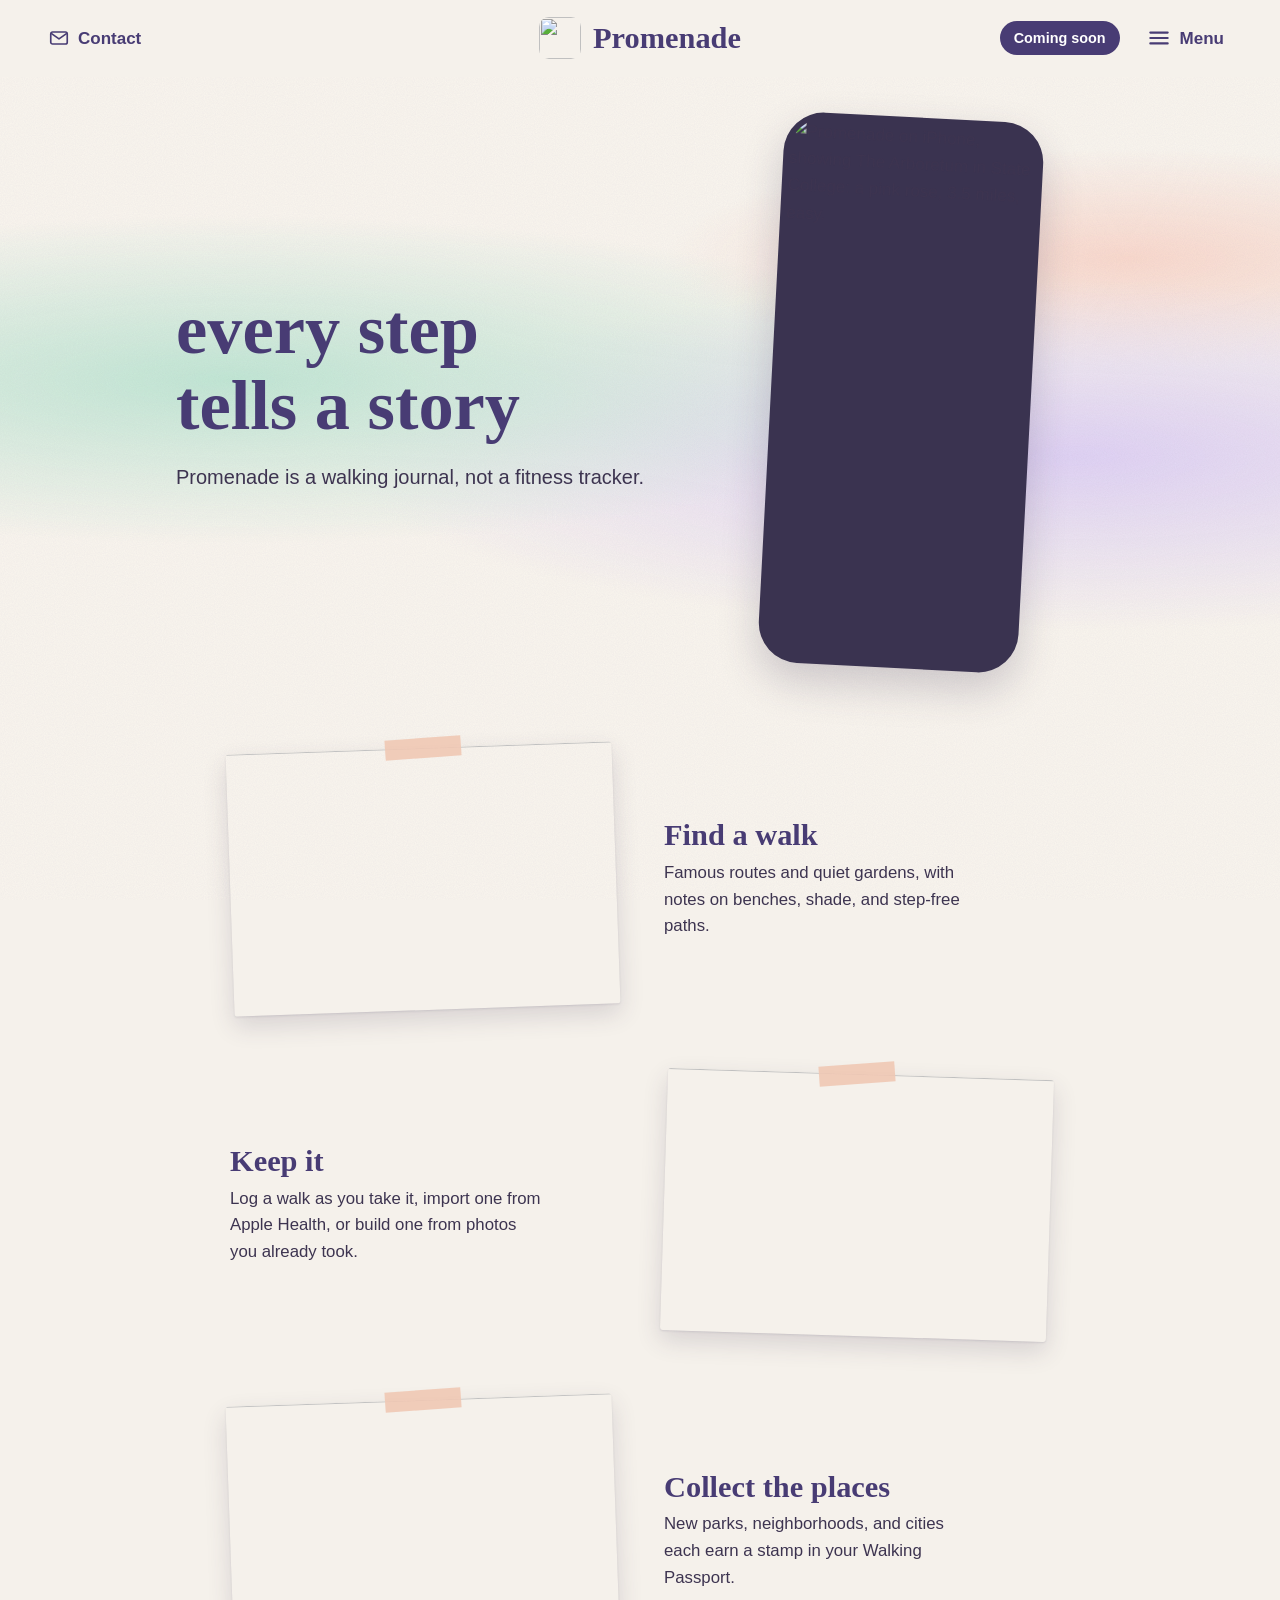
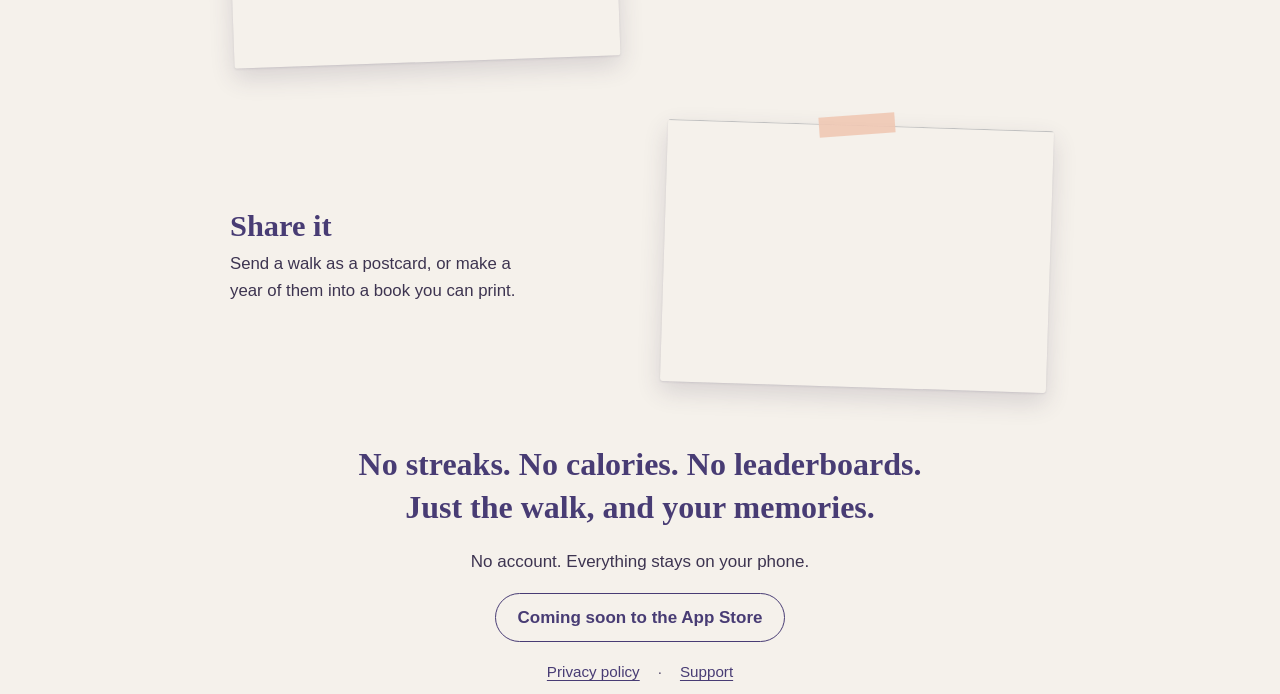
==== index.html @ 816df1b0 "Add files via upload" ====
<!DOCTYPE html>
<html lang="en">
<head>
<meta charset="utf-8">
<meta name="viewport" content="width=device-width, initial-scale=1">
<meta name="theme-color" content="#f5f1eb">
<title>Promenade, a walking journal</title>
<meta name="description" content="Promenade is a walking journal, not a fitness tracker. Find a walk, keep it, collect the places, and share it.">
<meta property="og:type" content="website">
<meta property="og:site_name" content="Promenade">
<meta property="og:title" content="Promenade, a walking journal">
<meta property="og:description" content="Promenade is a walking journal, not a fitness tracker.">
<meta property="og:url" content="https://strollwithpromenade.com/">
<meta property="og:image" content="https://strollwithpromenade.com/assets/link-preview.png">
<meta property="og:image:width" content="1200">
<meta property="og:image:height" content="630">
<meta property="og:image:alt" content="Promenade: every step tells a story">
<meta name="twitter:card" content="summary_large_image">
<link rel="icon" href="assets/favicon.png">
<link rel="apple-touch-icon" href="assets/apple-touch-icon.png">
<link rel="stylesheet" href="assets/style.css?v=6">
</head>
<body>
<header class="bar">
  <div class="bar-inner">
    <a class="bar-contact" href="support/">
      <svg viewBox="0 0 24 24" aria-hidden="true"><rect x="3" y="5.5" width="18" height="13" rx="2"/><path d="M3.5 7l8.5 6 8.5-6"/></svg>
      Contact
    </a>
    <a class="home-link" href="./"><img src="assets/icon.png" alt="">Promenade</a>
    <div class="bar-right">
      <span class="pill">Coming soon</span>
      <button class="menu-btn" type="button" aria-expanded="false" aria-controls="menu" aria-label="Menu">
        <svg class="icon-open" viewBox="0 0 24 24" aria-hidden="true"><path d="M4 7h16M4 12h16M4 17h16"/></svg>
        <svg class="icon-close" viewBox="0 0 24 24" aria-hidden="true"><path d="M6 6l12 12M18 6L6 18"/></svg>
        <span class="menu-label" aria-hidden="true">Menu</span>
      </button>
    </div>
  </div>
</header>
<div id="menu" class="menu" hidden>
  <nav aria-label="Menu">
    <a href="./">Home</a>
    <a href="privacy/">Privacy policy</a>
    <a href="support/">Support</a>
  </nav>
</div>

<main class="wrap">
  <section class="hero">
    <div class="hero-text">
      <h1>every step tells a story</h1>
      <p class="lead">Promenade is a walking journal, not a fitness tracker.</p>
    </div>
    <div class="phone">
      <img src="assets/app-screen.jpg?v=3" width="603" height="1311" alt="Promenade on iPhone, showing The Arboretum in State College: a pink rose, 3.5 miles, easy.">
    </div>
  </section>

  <section class="features" aria-label="What Promenade does">
    <button class="pile-next" type="button" aria-label="Next postcard"></button>
    <article class="card">
      <div class="pc"><span class="crop"><img src="assets/find.png" alt="" width="720" height="510"></span></div>
      <div class="txt"><h2>Find a walk</h2>
      <p>Famous routes and quiet gardens, with notes on benches, shade, and step-free paths.</p></div>
    </article>
    <article class="card">
      <div class="pc"><span class="crop"><img src="assets/keep.png" alt="" width="720" height="510"></span></div>
      <div class="txt"><h2>Keep it</h2>
      <p>Log a walk as you take it, import one from Apple Health, or build one from photos you already took.</p></div>
    </article>
    <article class="card">
      <div class="pc"><span class="crop"><img src="assets/collect.png" alt="" width="720" height="510"></span></div>
      <div class="txt"><h2>Collect the places</h2>
      <p>New parks, neighborhoods, and cities each earn a stamp in your Walking Passport.</p></div>
    </article>
    <article class="card">
      <div class="pc"><span class="crop"><img src="assets/share.png" alt="" width="720" height="510"></span></div>
      <div class="txt"><h2>Share it</h2>
      <p>Send a walk as a postcard, or make a year of them into a book you can print.</p></div>
    </article>
  </section>
  <section class="promise">
    <blockquote><span>No streaks.</span> <span>No calories.</span> <span>No leaderboards.</span><br><span>Just the walk,</span> <span>and your memories.</span></blockquote>
    <p>No account. Everything stays on your phone.</p>
    <p class="soon">Coming soon to the App Store</p>
  </section>
</main>

<footer class="wrap">
  <nav aria-label="Site">
    <a href="privacy/">Privacy policy</a><span aria-hidden="true">·</span><a href="support/">Support</a>
  </nav>
</footer>
<script src="assets/site.js?v=3" defer></script>
<script src="assets/home.js?v=3" defer></script>
</body>
</html>
---- assets/style.css ----
/* Promenade site. Colors come from the Grain Gradient theme in
   ArtSources/themes.py; Kalam for titles, the system font for everything else,
   the same split the app uses. */

@font-face {
  font-family: "Kalam";
  src: url("Kalam-Bold.ttf") format("truetype");
  font-weight: 700;
  font-display: swap;
}

:root {
  --ink: #483c74;
  --text: #3d3450;
  --muted: #574e6e;
  --card: #ffffff;
  --tape: rgba(240, 200, 180, 0.9);
  --line: rgba(72, 60, 116, 0.18);
  --mint: #faf6ee;
  /* Held at plain mint for the first 96px so the sticky title bar, which
     Safari needs to be one solid colour, sits on matching page. */
  --page:
    radial-gradient(ellipse at 100% 60%, rgba(250, 224, 214, 0.55), transparent 50%),
    linear-gradient(180deg, var(--mint) 0, var(--mint) 96px, #e6daf4 75%);
}

* { box-sizing: border-box; }

/* Safari paints the strip behind its bottom bar flat from the base colour,
   with no grain, so the base is the paper as it looks under the grain
   (#f5f1eb). The lighter paper itself is a layer under the grain. */
html { -webkit-text-size-adjust: 100%; background-color: #f5f1eb; }
html::before {
  content: "";
  position: fixed;
  top: 0; left: 0; right: 0;
  height: 100lvh;
  z-index: -2;
  background: #faf6ee;
}

body {
  position: relative;
  margin: 0;
  min-height: 100vh;
  color: var(--text);
  font: 17px/1.6 -apple-system, BlinkMacSystemFont, "SF Pro Text", "Helvetica Neue", Arial, sans-serif;
}

/* The page's colour is pinned to the screen, so the sticky title bar can
   carry the same slice of it and vanish into the page. iPhone Safari ignores
   background-attachment: fixed, hence a fixed layer instead. */
body::after {
  content: "";
  position: absolute;
  top: 0; left: 0; right: 0;
  height: 760px;
  z-index: -1;
  background:
    radial-gradient(ellipse 80% 30% at 18% 50%, rgba(190, 230, 210, 0.95), transparent 72%),
    radial-gradient(ellipse 80% 32% at 84% 60%, rgba(222, 208, 244, 0.95), transparent 72%),
    radial-gradient(ellipse 50% 20% at 88% 34%, rgba(250, 212, 198, 0.85), transparent 72%);
}

/* Film grain, like the app's page. */
body::before {
  content: "";
  position: fixed;
  /* The large viewport, so the grain reaches behind Safari's bottom bar too;
     with inset: 0 that strip showed bare, lighter paper. */
  top: 0; left: 0; right: 0;
  height: 100lvh;
  pointer-events: none;
  opacity: 0.16;
  background-image: url("data:image/svg+xml,%3Csvg xmlns='http://www.w3.org/2000/svg' width='160' height='160'%3E%3Cfilter id='n'%3E%3CfeTurbulence type='fractalNoise' baseFrequency='0.9' numOctaves='2' stitchTiles='stitch'/%3E%3CfeColorMatrix values='0 0 0 0 0.28 0 0 0 0 0.24 0 0 0 0 0.45 0 0 0 0.55 0'/%3E%3C/filter%3E%3Crect width='100%25' height='100%25' filter='url(%23n)'/%3E%3C/svg%3E");
}

a { color: var(--ink); text-underline-offset: 3px; }
a:hover { text-decoration-thickness: 2px; }

.kalam { font-family: "Kalam", "Bradley Hand", cursive; font-weight: 700; }

main, header, footer { position: relative; }

.wrap { max-width: 960px; margin: 0 auto; padding: 0 16px; }
.narrow { max-width: 680px; }

/* Home */

.hero {
  display: grid;
  gap: 36px;
  justify-items: center;
  text-align: center;
  padding: 36px 0 8px;
}
@media (min-width: 820px) {
  .hero { padding-top: 64px; gap: 44px; }
  .phone { width: 300px; }
}
.hero h1 {
  font-family: "Kalam", cursive; font-weight: 700;
  color: var(--ink);
  font-size: clamp(2.6rem, 9vw, 4.4rem);
  line-height: 1.08;
  text-wrap: balance;
  margin: 0;
}
.lead { font-size: 1.25rem; margin: 18px 0 0; }

/* The app, on a phone. */
.phone {
  width: min(250px, 66vw);
  padding: 6px;
  border-radius: 40px;
  background: #3a3350;
  box-shadow: 0 18px 40px rgba(61, 52, 80, 0.22);
}
.phone img { display: block; width: 100%; height: auto; border-radius: 34px; }

.features {
  display: grid;
  gap: 64px;
  max-width: 820px; margin: 0 auto;
  padding: 72px 0 16px;
}

/* Each postcard beside its words, swapping sides down the page. */
.card { display: grid; gap: 22px; text-align: center; }
.card .pc { position: relative; justify-self: center; width: min(360px, 88%); }
/* The postcard art has a soft paper margin with rounded corners round it.
   Cropping to just inside the card gives every postcard a clean edge. */
.card .crop {
  display: block; aspect-ratio: 653 / 443; overflow: hidden;
  border-radius: 3px;
  box-shadow: 0 1px 2px rgba(61, 52, 80, 0.12), 0 10px 24px rgba(61, 52, 80, 0.16);
  transform: rotate(-2deg);
}
.card:nth-of-type(even) .crop { transform: rotate(1.8deg); }
.card .crop img {
  display: block; width: 110.26%; max-width: none; height: auto;
  margin: -5.054% 0 0 -5.054%;
}
.card .pc::before {
  content: "";
  position: absolute; z-index: 1;
  top: -10px; left: 50%;
  width: 76px; height: 20px; margin-left: -38px;
  background: var(--tape);
  transform: rotate(-4deg);
}
.card h2 {
  font-family: "Kalam", cursive; font-weight: 700;
  color: var(--ink);
  font-size: 1.9rem; line-height: 1.2;
  margin: 0 0 6px;
}
.card p { margin: 0 auto; max-width: 34ch; font-size: 1.05rem; }
@media (min-width: 720px) {
  .card { grid-template-columns: 1fr 1fr; align-items: center; gap: 48px; text-align: left; }
  .card:nth-of-type(even) .pc { order: 2; }
  .card .pc { width: 100%; }
  .card p { margin: 0; }
}

.promise { text-align: center; padding: 40px 0 8px; }
.promise blockquote {
  font-family: "Kalam", cursive; font-weight: 700;
  color: var(--ink);
  font-size: clamp(1.5rem, 4.5vw, 2rem);
  line-height: 1.35;
  margin: 0;
}
.promise p { margin: 18px 0 0; }
.promise blockquote span { display: inline-block; }

.soon {
  display: inline-block;
  margin-top: 26px;
  padding: 10px 22px;
  border: 1.5px solid var(--ink);
  border-radius: 999px;
  color: var(--ink);
  font-weight: 600;
}

/* Inner pages */

.bar {
  position: sticky;
  top: 0;
  z-index: 10;
  /* One solid colour: Safari only fills the strip behind the clock from that. */
  /* The page's paper as it looks under the grain, which the bar sits above. */
  background: #f5f1eb;
}
.bar-inner {
  display: flex; align-items: center; gap: 8px;
  padding: 6px 16px;
}
.bar-inner .home-link { margin-right: auto; }
.bar-right { display: flex; align-items: center; gap: 6px; }
.bar-contact { display: none; }

.pill {
  display: inline-flex; align-items: center;
  min-height: 34px; padding: 0 14px;
  border-radius: 999px;
  background: var(--ink); color: #fff;
  font-size: 0.9rem; font-weight: 600; white-space: nowrap;
}

.menu-btn {
  display: inline-flex; align-items: center; justify-content: center; gap: 8px;
  min-width: 44px; height: 44px; margin-right: -8px; padding: 0 8px;
  border: 0; background: none; color: var(--ink); cursor: pointer;
  font: inherit; font-weight: 600;
}
.menu-btn svg { width: 26px; height: 26px; fill: none; stroke: currentColor; stroke-width: 2; stroke-linecap: round; }
.menu-btn .icon-close, .menu-btn[aria-expanded="true"] .icon-open { display: none; }
.menu-btn[aria-expanded="true"] .icon-close { display: block; }
.menu-label { display: none; }

/* On wider screens the bar spans the whole window in three parts, like a
   storefront: Contact on the left, the name in the middle, Menu on the right. */
@media (min-width: 720px) {
  .bar-inner {
    display: grid; grid-template-columns: 1fr auto 1fr;
    padding: 14px 48px;
  }
  .bar-inner .home-link { margin: 0; font-size: 1.9rem; gap: 12px; }
  .bar-inner .home-link img { width: 42px; height: 42px; border-radius: 10px; }
  .bar-contact {
    display: inline-flex; align-items: center; gap: 8px; justify-self: start;
    min-height: 44px;
    color: var(--ink); font-weight: 600; text-decoration: none;
  }
  .bar-contact:hover { text-decoration: underline; }
  .bar-contact svg { width: 22px; height: 22px; fill: none; stroke: currentColor; stroke-width: 1.8; stroke-linejoin: round; }
  .bar-right { justify-self: end; gap: 18px; }
  .menu-label { display: inline; }
  .menu-btn { margin-right: 0; }
}

/* The menu: a sheet of paper torn off the top of the page, like the app's
   panels. Only used on phones; the links sit in the bar on wider screens. */
.menu {
  position: fixed; left: 0; right: 0; top: 56px;
  z-index: 9;
  filter: drop-shadow(0 10px 14px rgba(61, 52, 80, 0.18));
}
.menu nav {
  display: flex; flex-direction: column;
  padding: 8px 16px 34px;
  background: #fbf8f2;
  clip-path: polygon(0 0, 100% 0, 100.0% calc(100% - 2.9px), 97.0% calc(100% - 5.9px), 94.3% calc(100% - 4.8px), 90.7% calc(100% - 0.5px), 86.7% calc(100% - 0.3px), 82.9% calc(100% - 0.6px), 80.1% calc(100% - 3.8px), 75.2% calc(100% - 1.1px), 72.0% calc(100% - 5.6px), 66.6% calc(100% - 5.2px), 63.0% calc(100% - 8.8px), 60.3% calc(100% - 7.7px), 56.9% calc(100% - 1.3px), 54.1% calc(100% - 2.8px), 49.1% calc(100% - 1.6px), 44.9% calc(100% - 5.8px), 41.3% calc(100% - 4.9px), 38.6% calc(100% - 0.5px), 35.5% calc(100% - 6.1px), 31.7% calc(100% - 2.8px), 27.4% calc(100% - 4.1px), 24.0% calc(100% - 7.1px), 19.4% calc(100% - 2.2px), 15.2% calc(100% - 4.7px), 10.1% calc(100% - 6.6px), 6.7% calc(100% - 8.8px), 3.9% calc(100% - 3.8px), 0 calc(100% - 4px));
}
.menu a {
  display: flex; align-items: center;
  min-height: 56px;
  font-family: "Kalam", cursive; font-weight: 700;
  font-size: 1.9rem; color: var(--ink); text-decoration: none;
  border-bottom: 1px dashed var(--line);
}
.menu a:last-child { border-bottom: 0; }
@media (min-width: 720px) {
  .menu { top: 72px; left: auto; right: 28px; width: 340px; }
  .menu nav { padding: 12px 28px 40px; }
}
.home-link {
  display: inline-flex; align-items: center; gap: 10px;
  min-height: 44px;
  text-decoration: none;
  font-family: "Kalam", cursive; font-weight: 700;
  font-size: 1.6rem;
  color: var(--ink);
}
.home-link img { width: 40px; height: 40px; border-radius: 9px; }

.page h1 {
  font-family: "Kalam", cursive; font-weight: 700;
  color: var(--ink);
  font-size: clamp(2.4rem, 7vw, 3rem);
  line-height: 1.15;
  margin: 28px 0 4px;
}
.page h2 { color: var(--ink); font-size: 1.15rem; margin: 1.9em 0 0.3em; }
.page p, .page li { max-width: 68ch; }
.updated { color: var(--muted); font-size: 0.95rem; margin-top: 0; }

.sheet {
  background: var(--card);
  padding: 24px 24px 28px;
  margin-top: 20px;
  box-shadow: 0 2px 4px rgba(61, 52, 80, 0.08), 0 10px 24px rgba(61, 52, 80, 0.10);
}
.sheet > :first-child { margin-top: 0; }
.email { font-size: 1.15rem; font-weight: 600; word-break: break-word; }

/* Footer */

footer { padding: 56px 0 40px; text-align: center; font-size: 0.95rem; }
footer nav { display: flex; justify-content: center; gap: 8px; flex-wrap: wrap; }
footer nav a {
  display: inline-flex; align-items: center;
  min-height: 44px; padding: 0 10px;
}
footer nav span { align-self: center; color: var(--muted); }

/* Computer: the postcards sit in a pile. Pointing at it shuffles through them:
   the top one slides off and tucks under the others, and the words beside it
   change to match. Nothing moves unless someone points at it or clicks. */
.pile-next { display: none; }
@media (min-width: 900px) {
  .hero {
    grid-template-columns: 1.1fr 0.9fr; align-items: center;
    justify-items: start; text-align: left; gap: 24px;
    padding-top: 40px;
  }
  .hero .phone { justify-self: center; width: 260px; transform: rotate(3deg); }

  .features.pile {
    position: relative; display: grid;
    grid-template-columns: 440px 1fr; column-gap: 64px; align-items: center;
    max-width: 880px; padding: 88px 0 24px;
  }
  .features.pile .card {
    grid-area: 1 / 1 / 2 / 3;
    display: grid; grid-template-columns: 440px 1fr; column-gap: 64px; align-items: center;
    text-align: left; pointer-events: none;
  }
  .features.pile .card .pc { order: 0; width: 100%; transition: transform 0.6s cubic-bezier(.2,.7,.2,1), opacity 0.4s; }
  .features.pile .card .crop, .features.pile .card:nth-of-type(even) .crop { transform: none; }
  /* No tape here: these postcards move, so nothing would be holding them. */
  .features.pile .card .pc::before { display: none; }
  .features.pile .card .txt { opacity: 0; transform: translateY(8px); transition: opacity 0.4s, transform 0.4s; }
  .features.pile .card[data-depth="0"] { z-index: 4; }
  .features.pile .card[data-depth="0"] .txt { opacity: 1; transform: none; transition-delay: 0.15s; }
  .features.pile .card[data-depth="1"] { z-index: 3; }
  .features.pile .card[data-depth="1"] .pc { transform: translate(-14px, 10px) rotate(-5deg); }
  .features.pile .card[data-depth="2"] { z-index: 2; }
  .features.pile .card[data-depth="2"] .pc { transform: translate(16px, 14px) rotate(4.5deg); }
  .features.pile .card[data-depth="3"] { z-index: 1; }
  .features.pile .card[data-depth="3"] .pc { transform: translate(2px, 20px) rotate(-1.5deg); }
  .features.pile .card.leaving { z-index: 5; }
  .features.pile .card.leaving .pc { transform: translate(-125%, 30px) rotate(-14deg); opacity: 0; }
  .features.pile .card.leaving .txt { opacity: 0; transition-delay: 0s; }
  .features.pile .card .txt h2 { font-size: 2.2rem; }
  .features.pile .card .txt p { margin: 0; font-size: 1.15rem; max-width: 30ch; }

  .features.pile .pile-next {
    display: block; position: absolute; z-index: 6;
    left: 0; top: 88px; width: 440px; aspect-ratio: 653 / 443;
    border: 0; background: none; cursor: pointer; border-radius: 4px;
  }
  .features.pile .pile-next:focus-visible { outline: 2px solid var(--ink); outline-offset: 6px; }
}
@media (prefers-reduced-motion: reduce) {
  .features.pile .card .pc, .features.pile .card .txt { transition: none !important; }
}
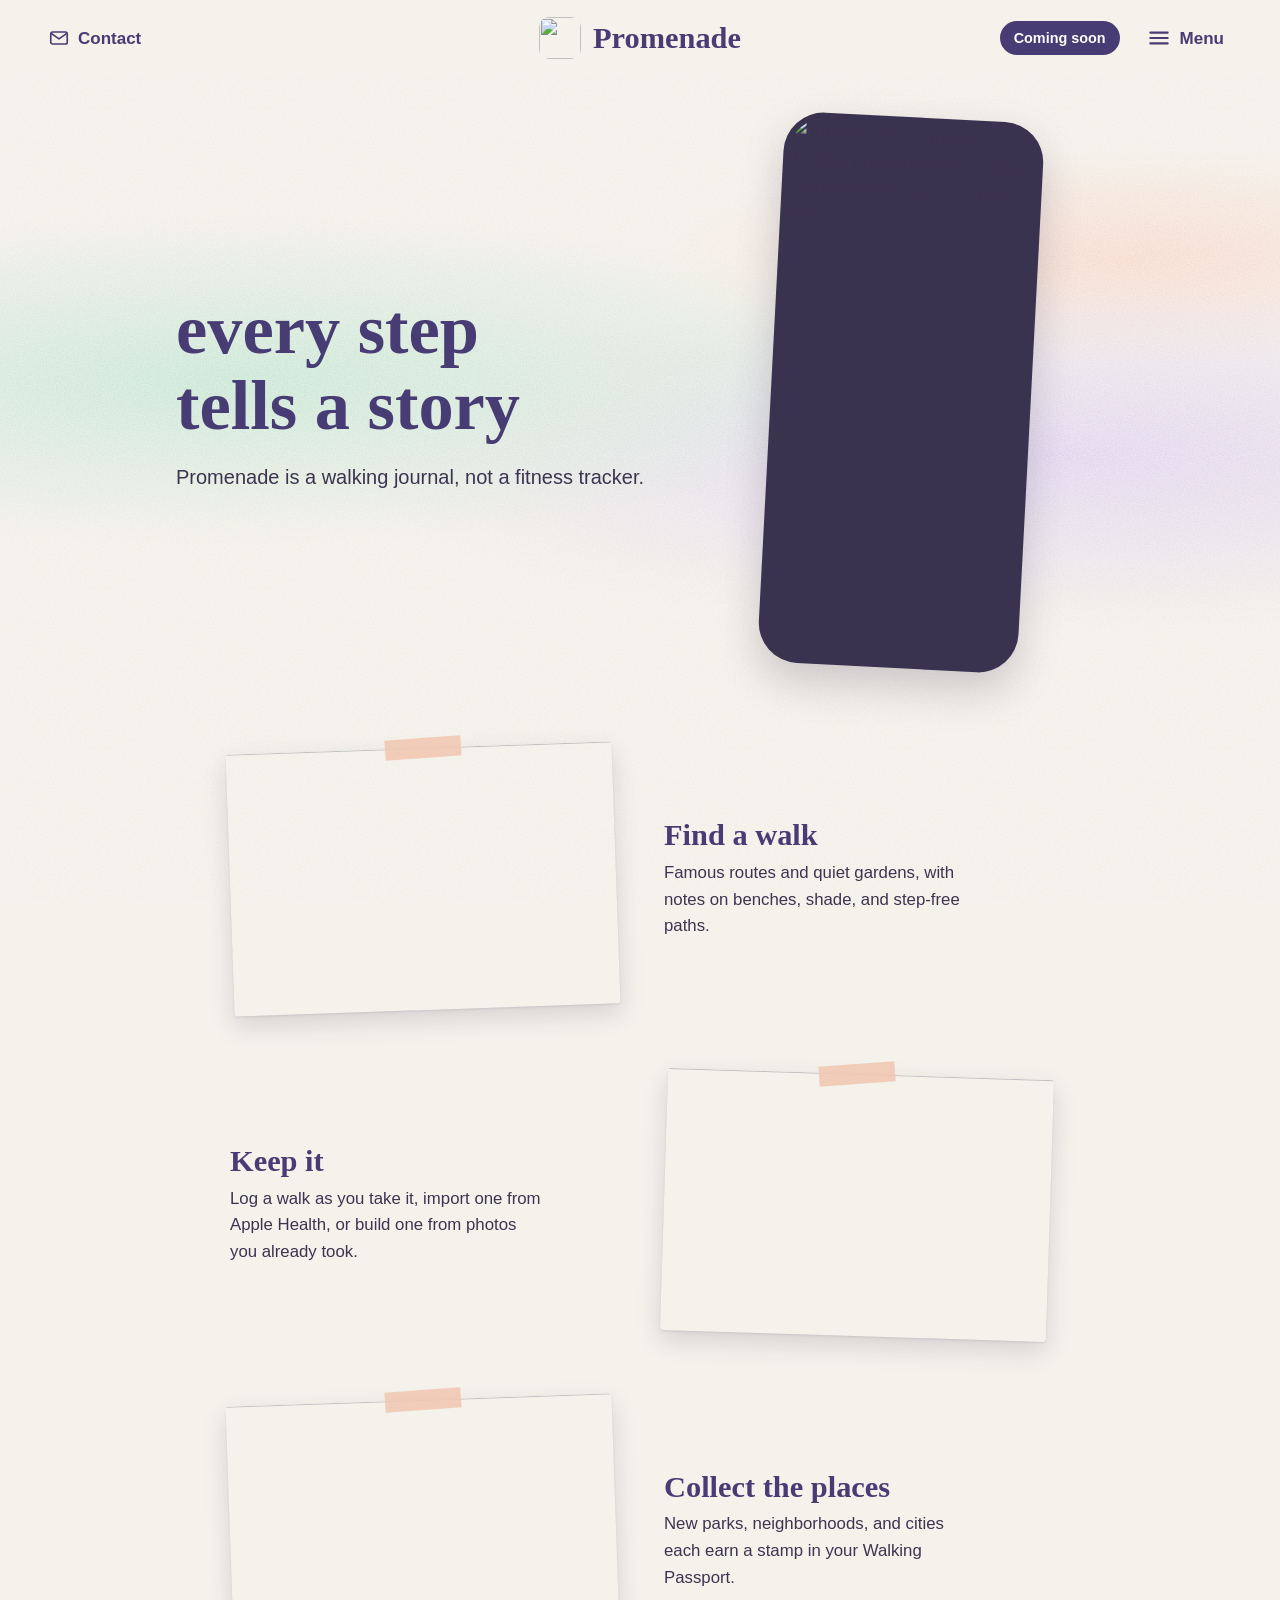
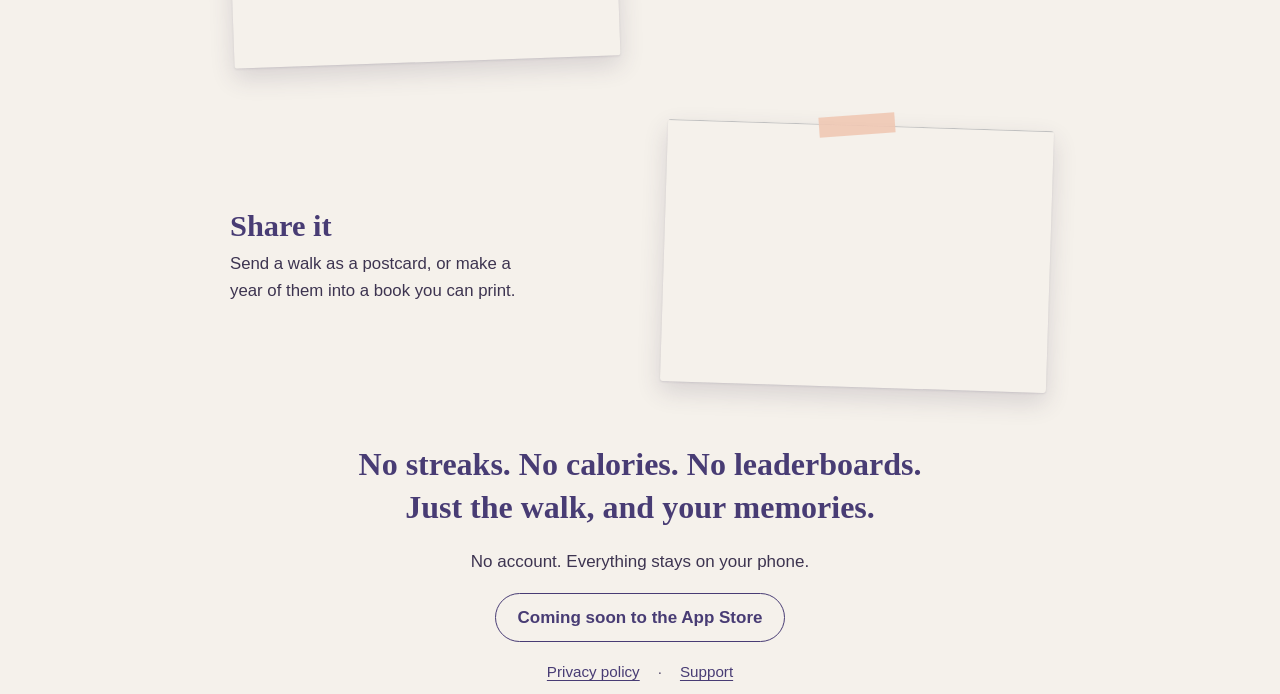
==== commit 806ffe6f: "Add files via upload" ====
--- a/index.html
+++ b/index.html
@@ -18,7 +18,7 @@
 <meta name="twitter:card" content="summary_large_image">
 <link rel="icon" href="assets/favicon.png">
 <link rel="apple-touch-icon" href="assets/apple-touch-icon.png">
-<link rel="stylesheet" href="assets/style.css?v=6">
+<link rel="stylesheet" href="assets/style.css?v=7">
 </head>
 <body>
 <header class="bar">
--- a/assets/style.css
+++ b/assets/style.css
@@ -26,18 +26,10 @@
 
 * { box-sizing: border-box; }
 
-/* Safari paints the strip behind its bottom bar flat from the base colour,
-   with no grain, so the base is the paper as it looks under the grain
-   (#f5f1eb). The lighter paper itself is a layer under the grain. */
+/* Safari paints the strips behind its toolbars flat from this colour, with no
+   grain. The grain below has light and dark specks that cancel out, so the
+   textured page averages to this same colour and those strips can't show. */
 html { -webkit-text-size-adjust: 100%; background-color: #f5f1eb; }
-html::before {
-  content: "";
-  position: fixed;
-  top: 0; left: 0; right: 0;
-  height: 100lvh;
-  z-index: -2;
-  background: #faf6ee;
-}
 
 body {
   position: relative;
@@ -62,17 +54,14 @@
     radial-gradient(ellipse 50% 20% at 88% 34%, rgba(250, 212, 198, 0.85), transparent 72%);
 }
 
-/* Film grain, like the app's page. */
+/* Film grain, like the app's page: purple specks and warm light specks,
+   balanced to average out to the page colour (measured within half a shade). */
 body::before {
   content: "";
   position: fixed;
-  /* The large viewport, so the grain reaches behind Safari's bottom bar too;
-     with inset: 0 that strip showed bare, lighter paper. */
-  top: 0; left: 0; right: 0;
-  height: 100lvh;
+  inset: 0;
   pointer-events: none;
-  opacity: 0.16;
-  background-image: url("data:image/svg+xml,%3Csvg xmlns='http://www.w3.org/2000/svg' width='160' height='160'%3E%3Cfilter id='n'%3E%3CfeTurbulence type='fractalNoise' baseFrequency='0.9' numOctaves='2' stitchTiles='stitch'/%3E%3CfeColorMatrix values='0 0 0 0 0.28 0 0 0 0 0.24 0 0 0 0 0.45 0 0 0 0.55 0'/%3E%3C/filter%3E%3Crect width='100%25' height='100%25' filter='url(%23n)'/%3E%3C/svg%3E");
+  background-image: url("data:image/svg+xml,%3Csvg xmlns='http://www.w3.org/2000/svg' width='160' height='160'%3E%3Cfilter id='d'%3E%3CfeTurbulence type='fractalNoise' baseFrequency='0.9' numOctaves='2' stitchTiles='stitch'/%3E%3CfeColorMatrix values='0 0 0 0 0.28 0 0 0 0 0.24 0 0 0 0 0.45 0 0 0 0.088 0'/%3E%3C/filter%3E%3Cfilter id='l'%3E%3CfeTurbulence type='fractalNoise' baseFrequency='0.9' numOctaves='2' seed='7' stitchTiles='stitch'/%3E%3CfeColorMatrix values='0 0 0 0 1 0 0 0 0 0.984 0 0 0 0 0.88 0 0 0 0.6 0'/%3E%3C/filter%3E%3Crect width='100%' height='100%' filter='url(%23d)'/%3E%3Crect width='100%' height='100%' filter='url(%23l)'/%3E%3C/svg%3E");
 }
 
 a { color: var(--ink); text-underline-offset: 3px; }
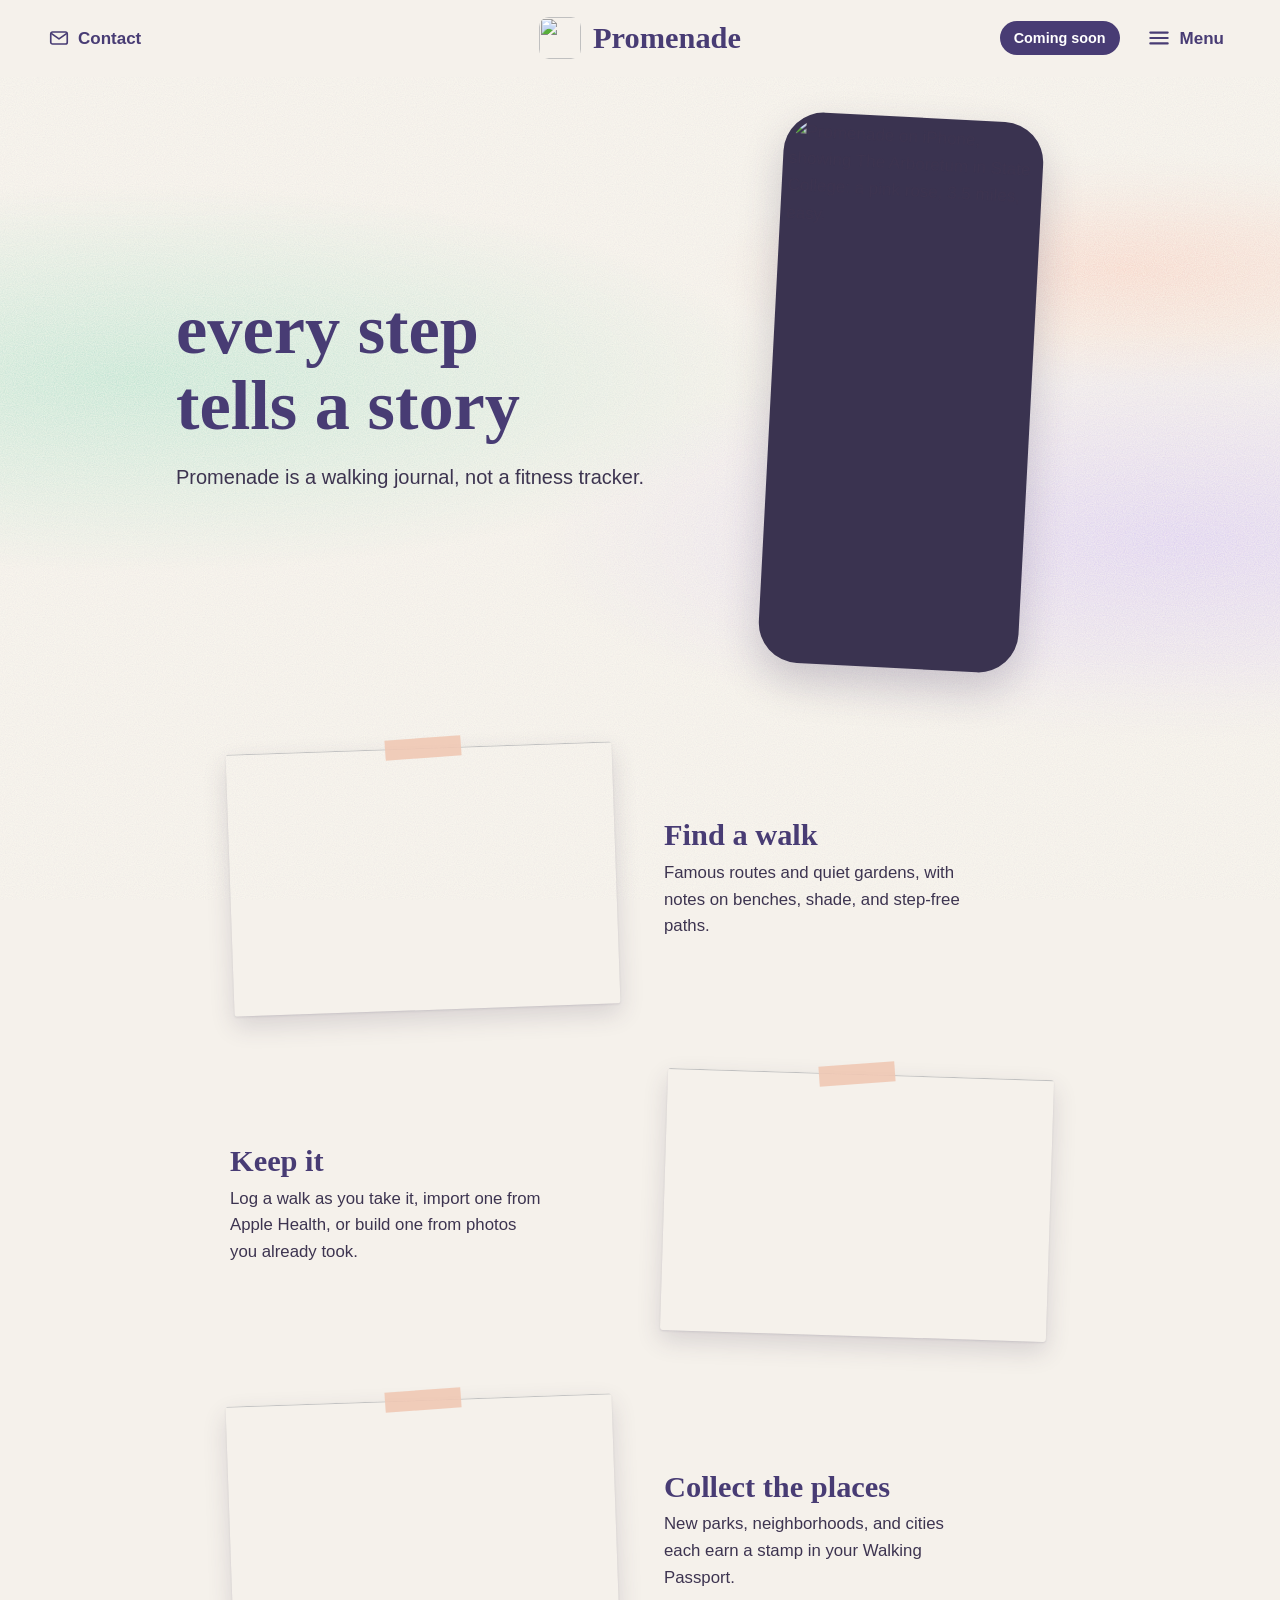
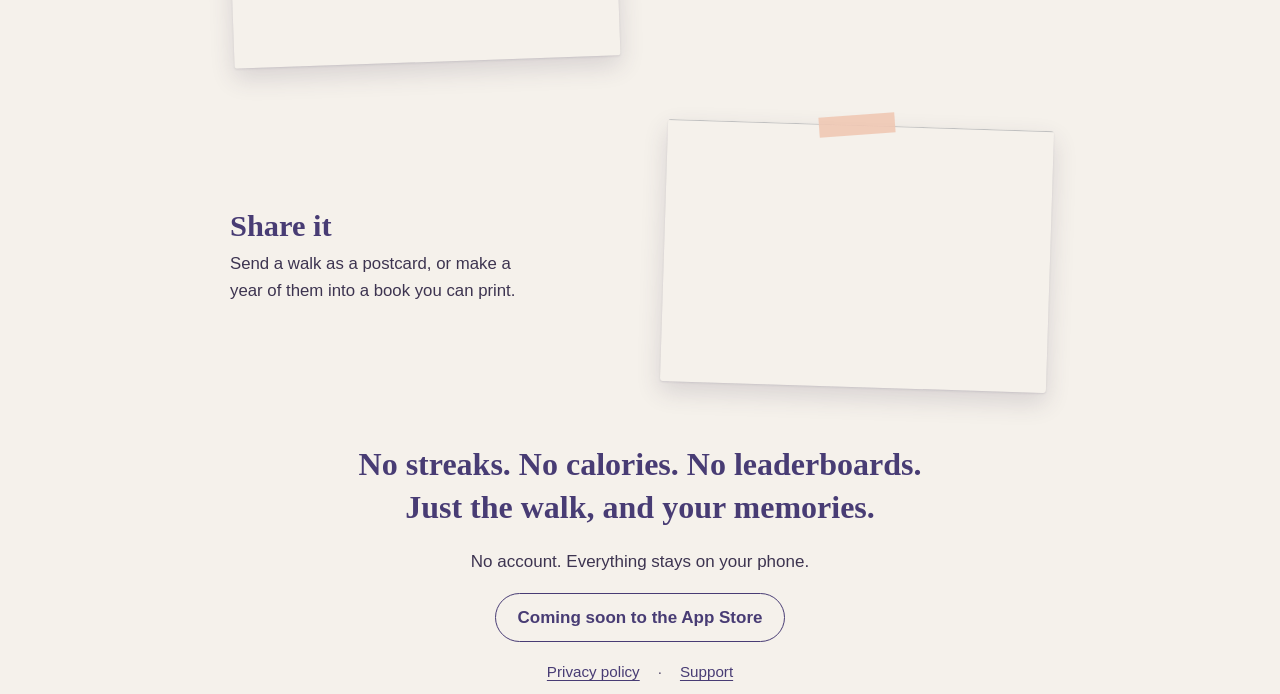
==== commit f0c44303: "Add files via upload" ====
--- a/index.html
+++ b/index.html
@@ -18,7 +18,7 @@
 <meta name="twitter:card" content="summary_large_image">
 <link rel="icon" href="assets/favicon.png">
 <link rel="apple-touch-icon" href="assets/apple-touch-icon.png">
-<link rel="stylesheet" href="assets/style.css?v=7">
+<link rel="stylesheet" href="assets/style.css?v=10">
 </head>
 <body>
 <header class="bar">
--- a/assets/style.css
+++ b/assets/style.css
@@ -39,19 +39,22 @@
   font: 17px/1.6 -apple-system, BlinkMacSystemFont, "SF Pro Text", "Helvetica Neue", Arial, sans-serif;
 }
 
-/* The page's colour is pinned to the screen, so the sticky title bar can
-   carry the same slice of it and vanish into the page. iPhone Safari ignores
-   background-attachment: fixed, hence a fixed layer instead. */
+/* Watercolour washes, held still behind the page as it scrolls. They fade to
+   plain paper well before the top and bottom of the screen, so the header and
+   Safari's toolbars only ever sit on flat paper and can't show a seam. */
 body::after {
   content: "";
-  position: absolute;
+  position: fixed;
   top: 0; left: 0; right: 0;
-  height: 760px;
+  height: 100lvh;
   z-index: -1;
+  pointer-events: none;
   background:
-    radial-gradient(ellipse 80% 30% at 18% 50%, rgba(190, 230, 210, 0.95), transparent 72%),
-    radial-gradient(ellipse 80% 32% at 84% 60%, rgba(222, 208, 244, 0.95), transparent 72%),
-    radial-gradient(ellipse 50% 20% at 88% 34%, rgba(250, 212, 198, 0.85), transparent 72%);
+    radial-gradient(ellipse 70% 30% at 10% 42%, rgba(190, 230, 210, 0.95), transparent 72%),
+    radial-gradient(ellipse 70% 32% at 92% 60%, rgba(222, 208, 244, 0.95), transparent 72%),
+    radial-gradient(ellipse 45% 18% at 88% 30%, rgba(250, 212, 198, 0.85), transparent 72%);
+  -webkit-mask-image: linear-gradient(to bottom, transparent 0, transparent 90px, #000 230px, #000 calc(100% - 240px), transparent calc(100% - 110px));
+  mask-image: linear-gradient(to bottom, transparent 0, transparent 90px, #000 230px, #000 calc(100% - 240px), transparent calc(100% - 110px));
 }
 
 /* Film grain, like the app's page: purple specks and warm light specks,
@@ -241,7 +244,7 @@
 .menu nav {
   display: flex; flex-direction: column;
   padding: 8px 16px 34px;
-  background: #fbf8f2;
+  background: #f5f1eb;
   clip-path: polygon(0 0, 100% 0, 100.0% calc(100% - 2.9px), 97.0% calc(100% - 5.9px), 94.3% calc(100% - 4.8px), 90.7% calc(100% - 0.5px), 86.7% calc(100% - 0.3px), 82.9% calc(100% - 0.6px), 80.1% calc(100% - 3.8px), 75.2% calc(100% - 1.1px), 72.0% calc(100% - 5.6px), 66.6% calc(100% - 5.2px), 63.0% calc(100% - 8.8px), 60.3% calc(100% - 7.7px), 56.9% calc(100% - 1.3px), 54.1% calc(100% - 2.8px), 49.1% calc(100% - 1.6px), 44.9% calc(100% - 5.8px), 41.3% calc(100% - 4.9px), 38.6% calc(100% - 0.5px), 35.5% calc(100% - 6.1px), 31.7% calc(100% - 2.8px), 27.4% calc(100% - 4.1px), 24.0% calc(100% - 7.1px), 19.4% calc(100% - 2.2px), 15.2% calc(100% - 4.7px), 10.1% calc(100% - 6.6px), 6.7% calc(100% - 8.8px), 3.9% calc(100% - 3.8px), 0 calc(100% - 4px));
 }
 .menu a {
@@ -347,3 +350,9 @@
 @media (prefers-reduced-motion: reduce) {
   .features.pile .card .pc, .features.pile .card .txt { transition: none !important; }
 }
+
+/* Between phone and computer (an iPad held upright), the alternating postcards
+   came within a few pixels of the window edge. */
+@media (min-width: 720px) and (max-width: 899px) {
+  main.wrap { padding-left: 48px; padding-right: 48px; }
+}
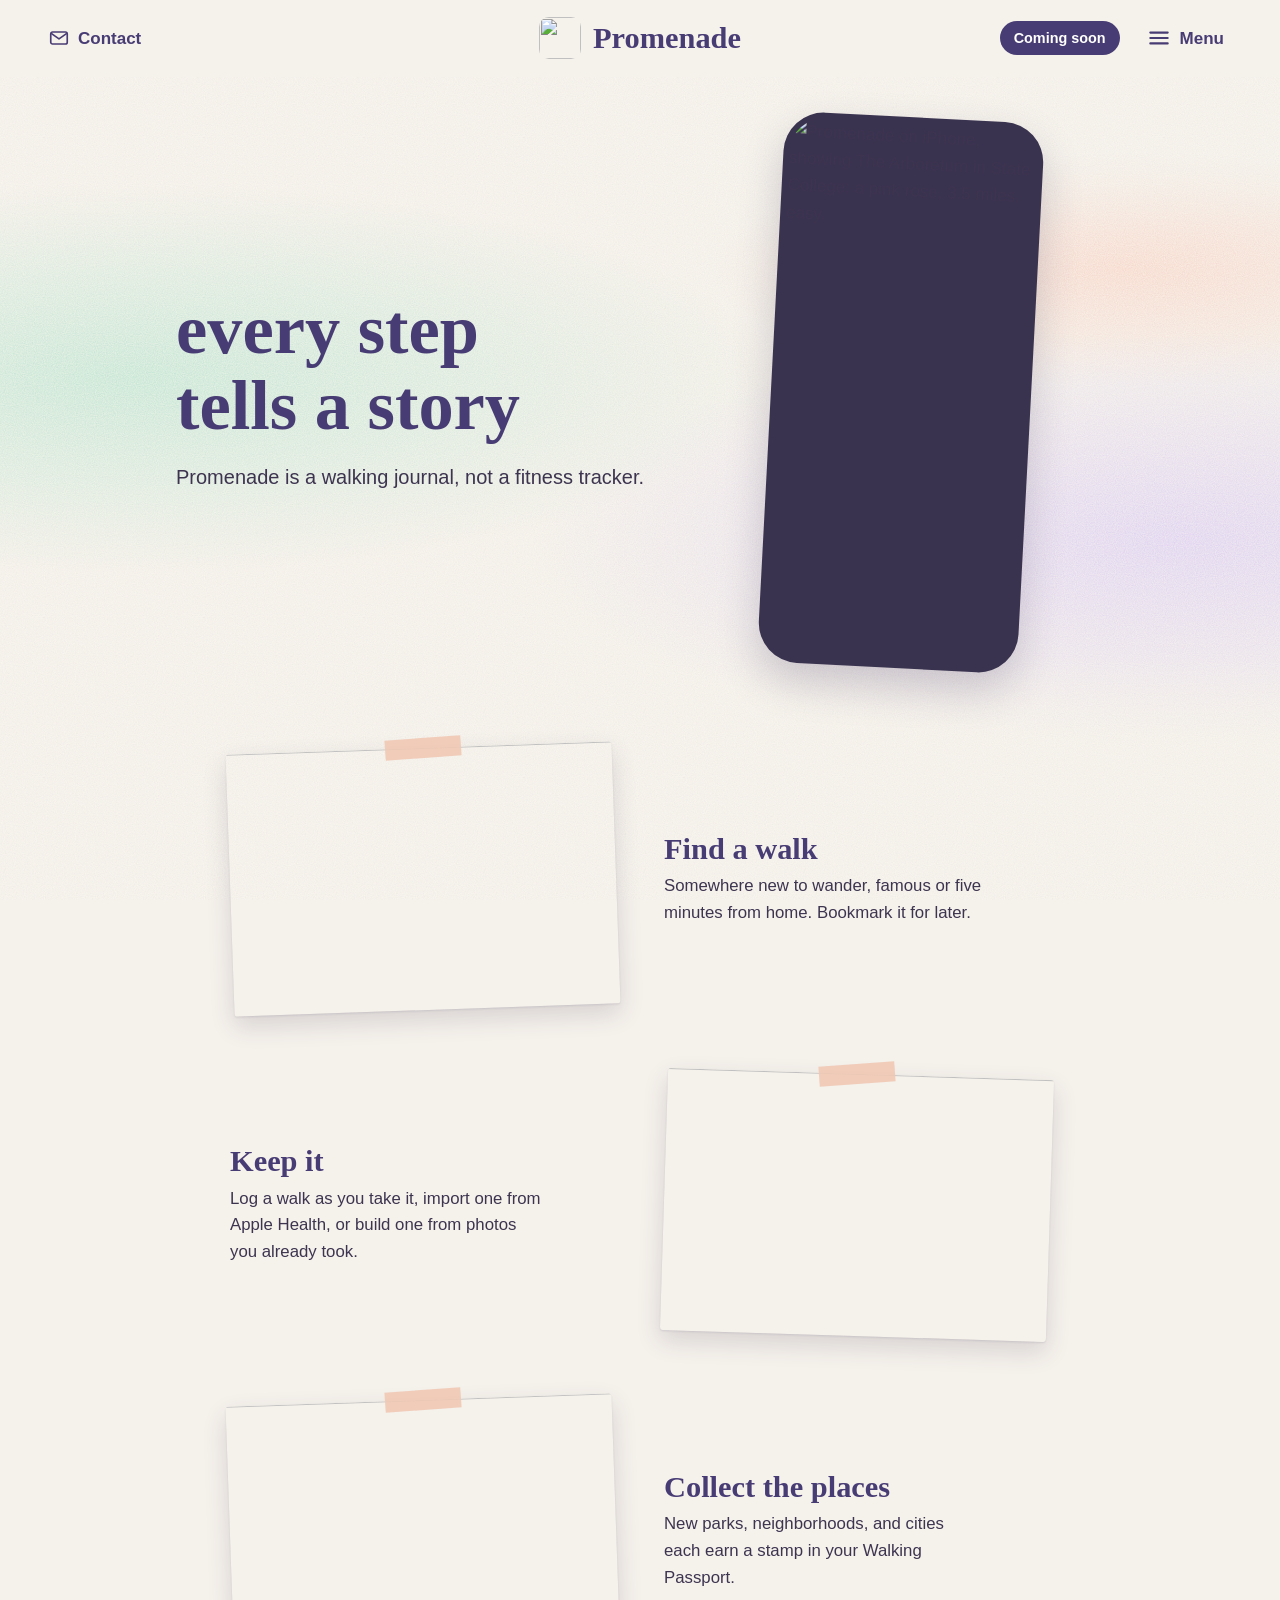
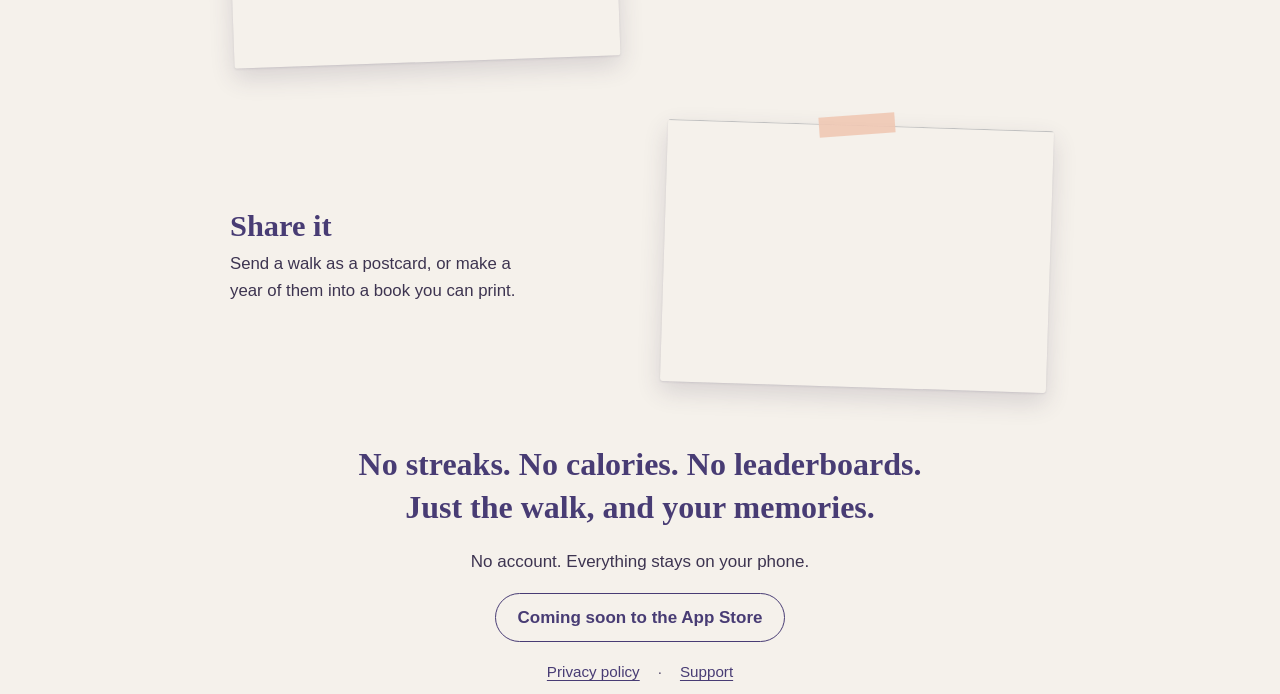
==== commit 59e5cc7e: "Add files via upload" ====
--- a/index.html
+++ b/index.html
@@ -62,7 +62,7 @@
     <article class="card">
       <div class="pc"><span class="crop"><img src="assets/find.png" alt="" width="720" height="510"></span></div>
       <div class="txt"><h2>Find a walk</h2>
-      <p>Famous routes and quiet gardens, with notes on benches, shade, and step-free paths.</p></div>
+      <p>Somewhere new to wander, famous or five minutes from home. Bookmark it for later.</p></div>
     </article>
     <article class="card">
       <div class="pc"><span class="crop"><img src="assets/keep.png" alt="" width="720" height="510"></span></div>
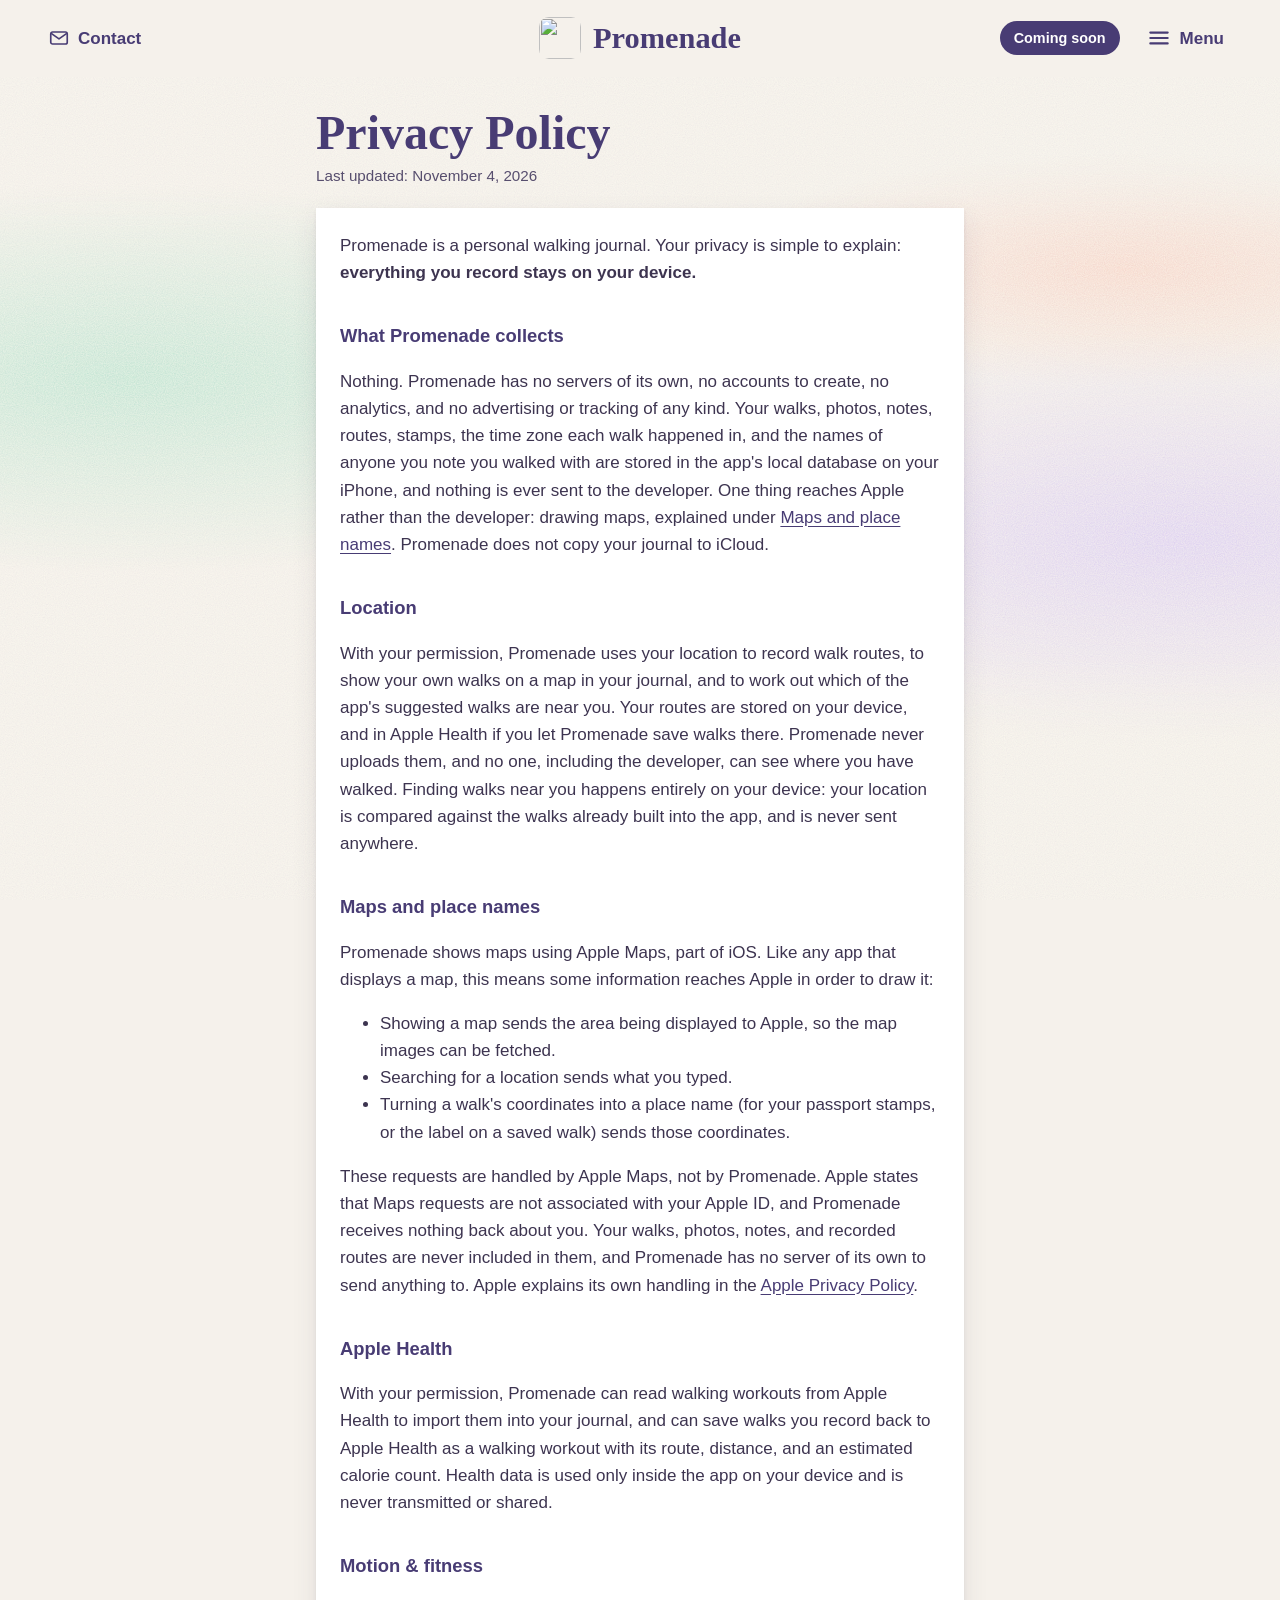
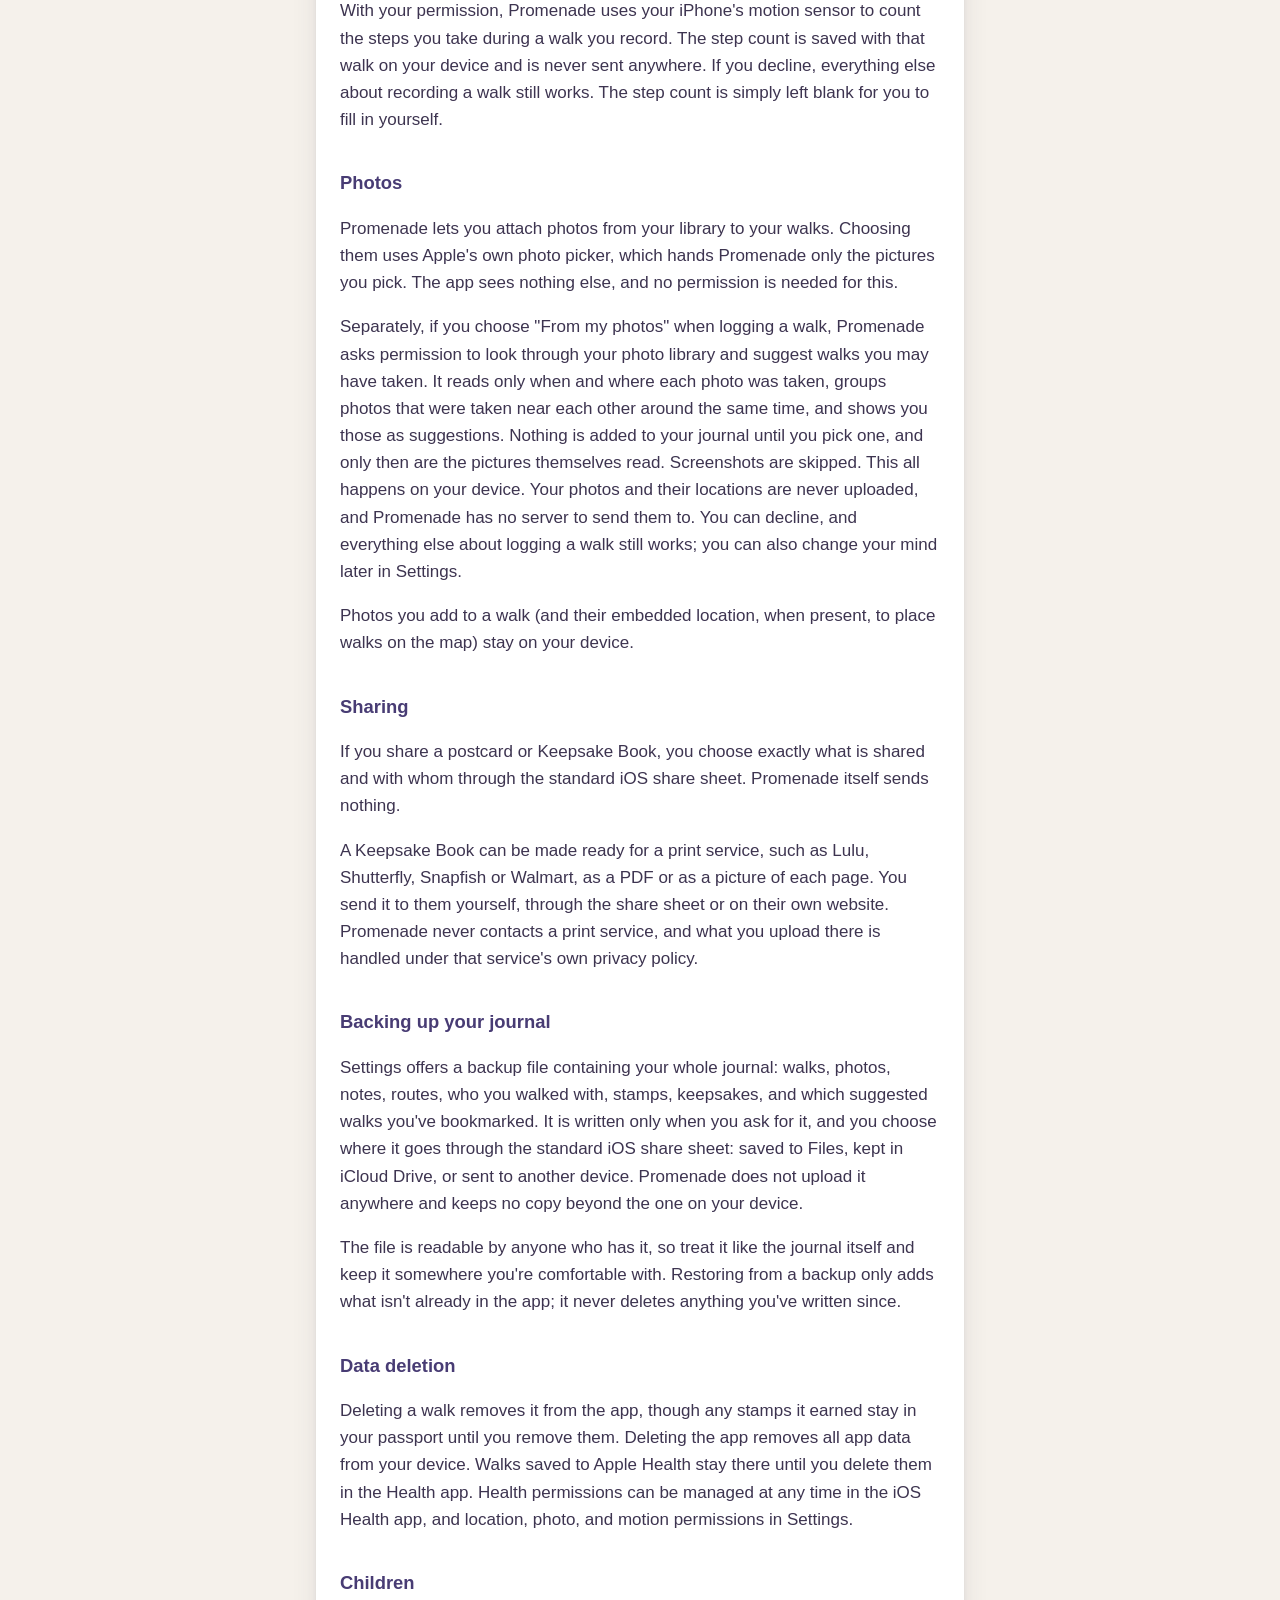
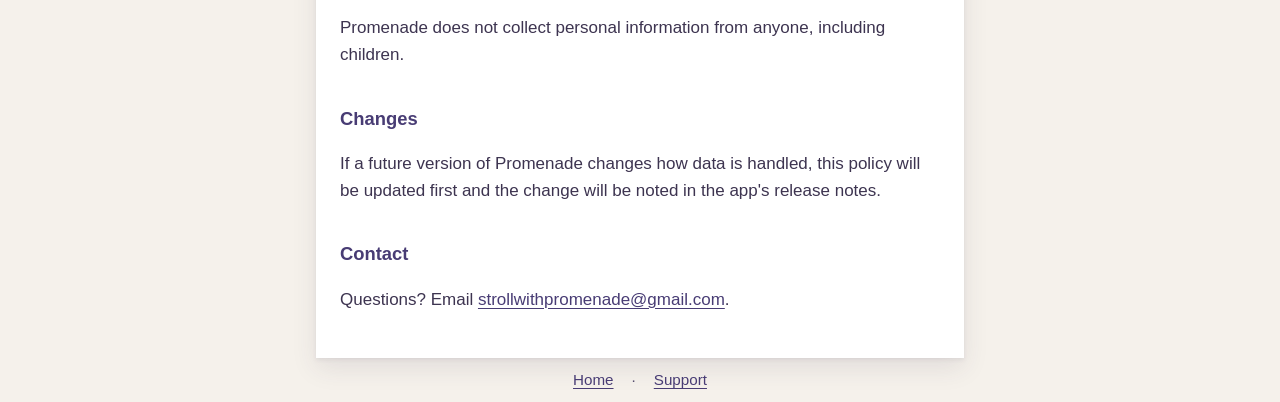
==== commit 431a6482: "Add files via upload" ====
--- a/index.html
+++ b/index.html
@@ -4,30 +4,29 @@
 <meta charset="utf-8">
 <meta name="viewport" content="width=device-width, initial-scale=1">
 <meta name="theme-color" content="#f5f1eb">
-<title>Promenade, a walking journal</title>
-<meta name="description" content="Promenade is a walking journal, not a fitness tracker. Find a walk, keep it, collect the places, and share it.">
+<title>Promenade Privacy Policy</title>
 <meta property="og:type" content="website">
 <meta property="og:site_name" content="Promenade">
-<meta property="og:title" content="Promenade, a walking journal">
+<meta property="og:title" content="Promenade Privacy Policy">
 <meta property="og:description" content="Promenade is a walking journal, not a fitness tracker.">
-<meta property="og:url" content="https://strollwithpromenade.com/">
+<meta property="og:url" content="https://strollwithpromenade.com/privacy/">
 <meta property="og:image" content="https://strollwithpromenade.com/assets/link-preview.png">
 <meta property="og:image:width" content="1200">
 <meta property="og:image:height" content="630">
 <meta property="og:image:alt" content="Promenade: every step tells a story">
 <meta name="twitter:card" content="summary_large_image">
-<link rel="icon" href="assets/favicon.png">
-<link rel="apple-touch-icon" href="assets/apple-touch-icon.png">
-<link rel="stylesheet" href="assets/style.css?v=10">
+<link rel="icon" href="../assets/favicon.png">
+<link rel="apple-touch-icon" href="../assets/apple-touch-icon.png">
+<link rel="stylesheet" href="../assets/style.css?v=10">
 </head>
 <body>
 <header class="bar">
   <div class="bar-inner">
-    <a class="bar-contact" href="support/">
+    <a class="bar-contact" href="../support/">
       <svg viewBox="0 0 24 24" aria-hidden="true"><rect x="3" y="5.5" width="18" height="13" rx="2"/><path d="M3.5 7l8.5 6 8.5-6"/></svg>
       Contact
     </a>
-    <a class="home-link" href="./"><img src="assets/icon.png" alt="">Promenade</a>
+    <a class="home-link" href="../"><img src="../assets/icon.png" alt="">Promenade</a>
     <div class="bar-right">
       <span class="pill">Coming soon</span>
       <button class="menu-btn" type="button" aria-expanded="false" aria-controls="menu" aria-label="Menu">
@@ -40,59 +39,73 @@
 </header>
 <div id="menu" class="menu" hidden>
   <nav aria-label="Menu">
-    <a href="./">Home</a>
-    <a href="privacy/">Privacy policy</a>
-    <a href="support/">Support</a>
+    <a href="../">Home</a>
+    <a href="../privacy/">Privacy policy</a>
+    <a href="../support/">Support</a>
   </nav>
 </div>
 
-<main class="wrap">
-  <section class="hero">
-    <div class="hero-text">
-      <h1>every step tells a story</h1>
-      <p class="lead">Promenade is a walking journal, not a fitness tracker.</p>
-    </div>
-    <div class="phone">
-      <img src="assets/app-screen.jpg?v=3" width="603" height="1311" alt="Promenade on iPhone, showing The Arboretum in State College: a pink rose, 3.5 miles, easy.">
-    </div>
-  </section>
+<main class="wrap narrow page">
+<h1>Privacy Policy</h1>
+<p class="updated">Last updated: November 4, 2026</p>
 
-  <section class="features" aria-label="What Promenade does">
-    <button class="pile-next" type="button" aria-label="Next postcard"></button>
-    <article class="card">
-      <div class="pc"><span class="crop"><img src="assets/find.png" alt="" width="720" height="510"></span></div>
-      <div class="txt"><h2>Find a walk</h2>
-      <p>Somewhere new to wander, famous or five minutes from home. Bookmark it for later.</p></div>
-    </article>
-    <article class="card">
-      <div class="pc"><span class="crop"><img src="assets/keep.png" alt="" width="720" height="510"></span></div>
-      <div class="txt"><h2>Keep it</h2>
-      <p>Log a walk as you take it, import one from Apple Health, or build one from photos you already took.</p></div>
-    </article>
-    <article class="card">
-      <div class="pc"><span class="crop"><img src="assets/collect.png" alt="" width="720" height="510"></span></div>
-      <div class="txt"><h2>Collect the places</h2>
-      <p>New parks, neighborhoods, and cities each earn a stamp in your Walking Passport.</p></div>
-    </article>
-    <article class="card">
-      <div class="pc"><span class="crop"><img src="assets/share.png" alt="" width="720" height="510"></span></div>
-      <div class="txt"><h2>Share it</h2>
-      <p>Send a walk as a postcard, or make a year of them into a book you can print.</p></div>
-    </article>
-  </section>
-  <section class="promise">
-    <blockquote><span>No streaks.</span> <span>No calories.</span> <span>No leaderboards.</span><br><span>Just the walk,</span> <span>and your memories.</span></blockquote>
-    <p>No account. Everything stays on your phone.</p>
-    <p class="soon">Coming soon to the App Store</p>
-  </section>
+<div class="sheet">
+
+<p>Promenade is a personal walking journal. Your privacy is simple to explain: <strong>everything you record stays on your device.</strong></p>
+
+<h2>What Promenade collects</h2>
+<p>Nothing. Promenade has no servers of its own, no accounts to create, no analytics, and no advertising or tracking of any kind. Your walks, photos, notes, routes, stamps, the time zone each walk happened in, and the names of anyone you note you walked with are stored in the app's local database on your iPhone, and nothing is ever sent to the developer. One thing reaches Apple rather than the developer: drawing maps, explained under <a href="#maps">Maps and place names</a>. Promenade does not copy your journal to iCloud.</p>
+
+<h2>Location</h2>
+<p>With your permission, Promenade uses your location to record walk routes, to show your own walks on a map in your journal, and to work out which of the app's suggested walks are near you. Your routes are stored on your device, and in Apple Health if you let Promenade save walks there. Promenade never uploads them, and no one, including the developer, can see where you have walked. Finding walks near you happens entirely on your device: your location is compared against the walks already built into the app, and is never sent anywhere.</p>
+
+<h2 id="maps">Maps and place names</h2>
+<p>Promenade shows maps using Apple Maps, part of iOS. Like any app that displays a map, this means some information reaches Apple in order to draw it:</p>
+<ul>
+  <li>Showing a map sends the area being displayed to Apple, so the map images can be fetched.</li>
+  <li>Searching for a location sends what you typed.</li>
+  <li>Turning a walk's coordinates into a place name (for your passport stamps, or the label on a saved walk) sends those coordinates.</li>
+</ul>
+<p>These requests are handled by Apple Maps, not by Promenade. Apple states that Maps requests are not associated with your Apple ID, and Promenade receives nothing back about you. Your walks, photos, notes, and recorded routes are never included in them, and Promenade has no server of its own to send anything to. Apple explains its own handling in the <a href="https://www.apple.com/legal/privacy/">Apple Privacy Policy</a>.</p>
+
+<h2>Apple Health</h2>
+<p>With your permission, Promenade can read walking workouts from Apple Health to import them into your journal, and can save walks you record back to Apple Health as a walking workout with its route, distance, and an estimated calorie count. Health data is used only inside the app on your device and is never transmitted or shared.</p>
+
+<h2>Motion &amp; fitness</h2>
+<p>With your permission, Promenade uses your iPhone's motion sensor to count the steps you take during a walk you record. The step count is saved with that walk on your device and is never sent anywhere. If you decline, everything else about recording a walk still works. The step count is simply left blank for you to fill in yourself.</p>
+
+<h2>Photos</h2>
+<p>Promenade lets you attach photos from your library to your walks. Choosing them uses Apple's own photo picker, which hands Promenade only the pictures you pick. The app sees nothing else, and no permission is needed for this.</p>
+<p>Separately, if you choose "From my photos" when logging a walk, Promenade asks permission to look through your photo library and suggest walks you may have taken. It reads only when and where each photo was taken, groups photos that were taken near each other around the same time, and shows you those as suggestions. Nothing is added to your journal until you pick one, and only then are the pictures themselves read. Screenshots are skipped. This all happens on your device. Your photos and their locations are never uploaded, and Promenade has no server to send them to. You can decline, and everything else about logging a walk still works; you can also change your mind later in Settings.</p>
+<p>Photos you add to a walk (and their embedded location, when present, to place walks on the map) stay on your device.</p>
+
+<h2>Sharing</h2>
+<p>If you share a postcard or Keepsake Book, you choose exactly what is shared and with whom through the standard iOS share sheet. Promenade itself sends nothing.</p>
+<p>A Keepsake Book can be made ready for a print service, such as Lulu, Shutterfly, Snapfish or Walmart, as a PDF or as a picture of each page. You send it to them yourself, through the share sheet or on their own website. Promenade never contacts a print service, and what you upload there is handled under that service's own privacy policy.</p>
+
+<h2>Backing up your journal</h2>
+<p>Settings offers a backup file containing your whole journal: walks, photos, notes, routes, who you walked with, stamps, keepsakes, and which suggested walks you've bookmarked. It is written only when you ask for it, and you choose where it goes through the standard iOS share sheet: saved to Files, kept in iCloud Drive, or sent to another device. Promenade does not upload it anywhere and keeps no copy beyond the one on your device.</p>
+<p>The file is readable by anyone who has it, so treat it like the journal itself and keep it somewhere you're comfortable with. Restoring from a backup only adds what isn't already in the app; it never deletes anything you've written since.</p>
+
+<h2>Data deletion</h2>
+<p>Deleting a walk removes it from the app, though any stamps it earned stay in your passport until you remove them. Deleting the app removes all app data from your device. Walks saved to Apple Health stay there until you delete them in the Health app. Health permissions can be managed at any time in the iOS Health app, and location, photo, and motion permissions in Settings.</p>
+
+<h2>Children</h2>
+<p>Promenade does not collect personal information from anyone, including children.</p>
+
+<h2>Changes</h2>
+<p>If a future version of Promenade changes how data is handled, this policy will be updated first and the change will be noted in the app's release notes.</p>
+
+<h2>Contact</h2>
+<p>Questions? Email <a href="mailto:strollwithpromenade@gmail.com">strollwithpromenade@gmail.com</a>.</p>
+</div>
 </main>
 
 <footer class="wrap">
   <nav aria-label="Site">
-    <a href="privacy/">Privacy policy</a><span aria-hidden="true">·</span><a href="support/">Support</a>
+    <a href="../">Home</a><span aria-hidden="true">·</span><a href="../support/">Support</a>
   </nav>
 </footer>
-<script src="assets/site.js?v=3" defer></script>
-<script src="assets/home.js?v=3" defer></script>
+<script src="../assets/site.js?v=3" defer></script>
 </body>
 </html>
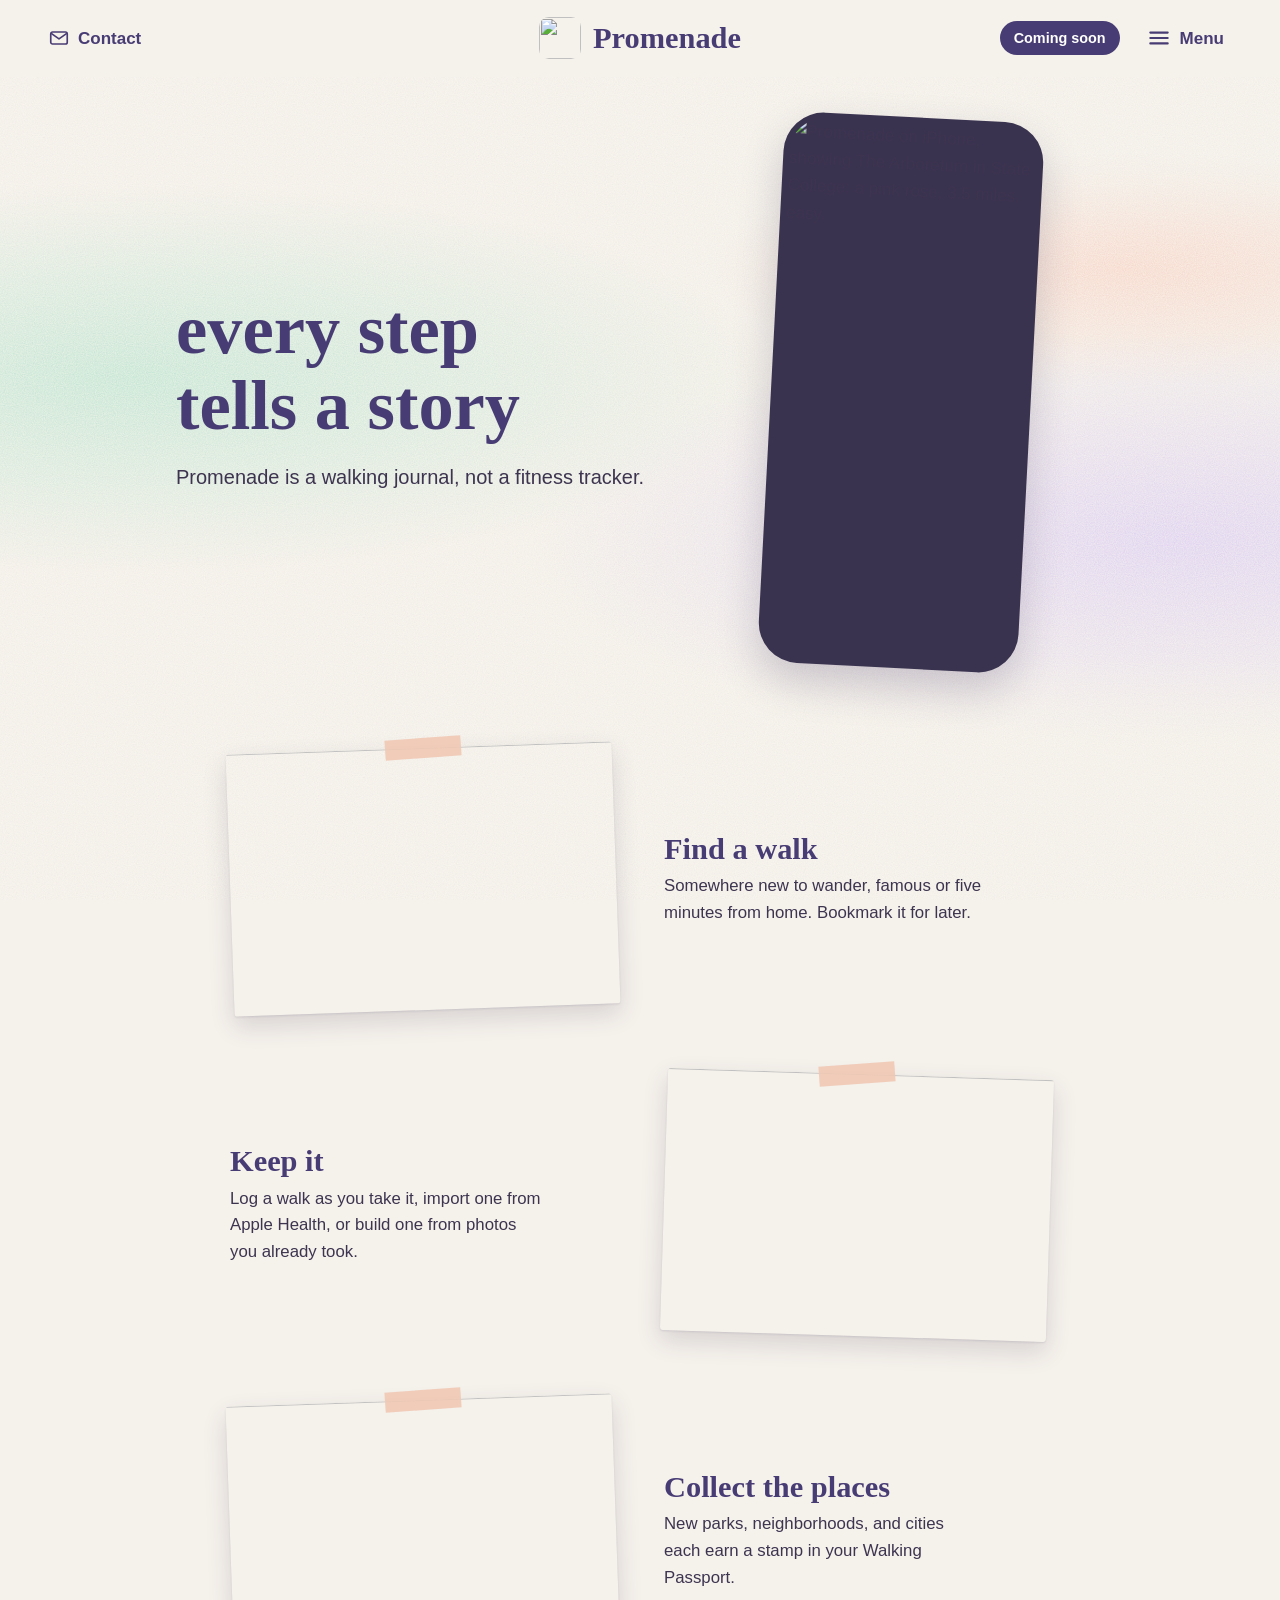
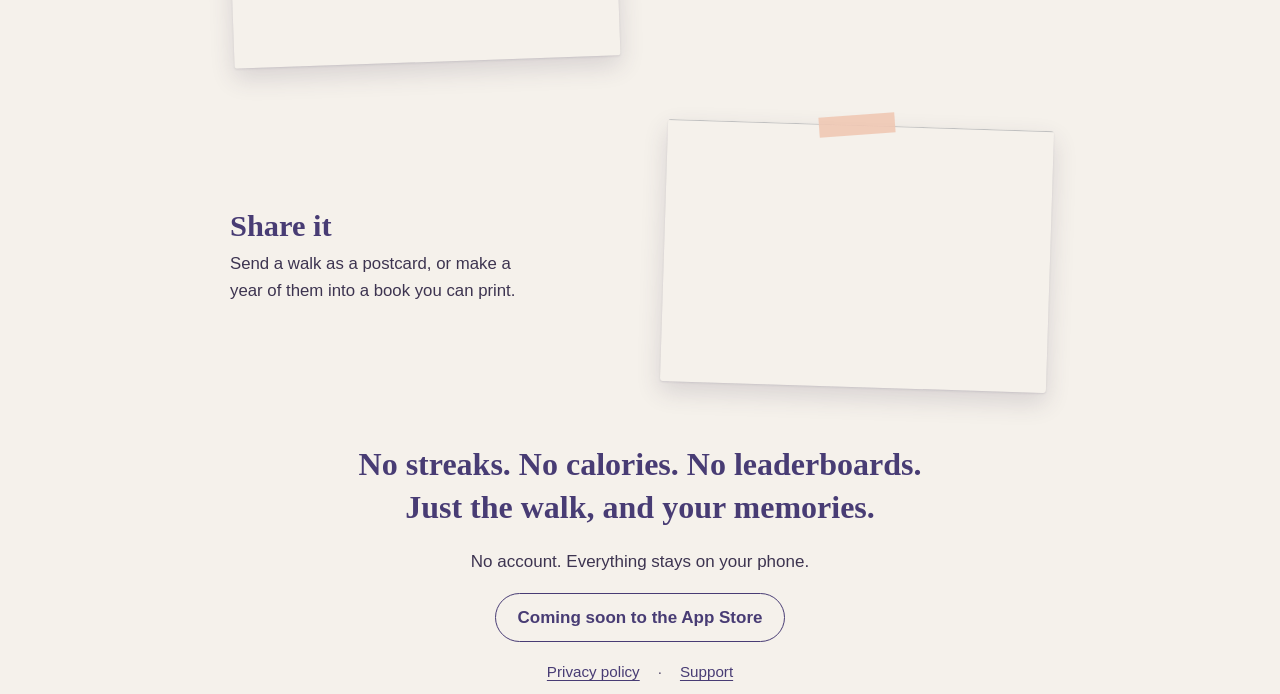
==== commit 112987ba: "Add files via upload" ====
--- a/index.html
+++ b/index.html
@@ -4,29 +4,30 @@
 <meta charset="utf-8">
 <meta name="viewport" content="width=device-width, initial-scale=1">
 <meta name="theme-color" content="#f5f1eb">
-<title>Promenade Privacy Policy</title>
+<title>Promenade, a walking journal</title>
+<meta name="description" content="Promenade is a walking journal, not a fitness tracker. Find a walk, keep it, collect the places, and share it.">
 <meta property="og:type" content="website">
 <meta property="og:site_name" content="Promenade">
-<meta property="og:title" content="Promenade Privacy Policy">
+<meta property="og:title" content="Promenade, a walking journal">
 <meta property="og:description" content="Promenade is a walking journal, not a fitness tracker.">
-<meta property="og:url" content="https://strollwithpromenade.com/privacy/">
+<meta property="og:url" content="https://strollwithpromenade.com/">
 <meta property="og:image" content="https://strollwithpromenade.com/assets/link-preview.png">
 <meta property="og:image:width" content="1200">
 <meta property="og:image:height" content="630">
 <meta property="og:image:alt" content="Promenade: every step tells a story">
 <meta name="twitter:card" content="summary_large_image">
-<link rel="icon" href="../assets/favicon.png">
-<link rel="apple-touch-icon" href="../assets/apple-touch-icon.png">
-<link rel="stylesheet" href="../assets/style.css?v=10">
+<link rel="icon" href="assets/favicon.png">
+<link rel="apple-touch-icon" href="assets/apple-touch-icon.png">
+<link rel="stylesheet" href="assets/style.css?v=10">
 </head>
 <body>
 <header class="bar">
   <div class="bar-inner">
-    <a class="bar-contact" href="../support/">
+    <a class="bar-contact" href="support/">
       <svg viewBox="0 0 24 24" aria-hidden="true"><rect x="3" y="5.5" width="18" height="13" rx="2"/><path d="M3.5 7l8.5 6 8.5-6"/></svg>
       Contact
     </a>
-    <a class="home-link" href="../"><img src="../assets/icon.png" alt="">Promenade</a>
+    <a class="home-link" href="./"><img src="assets/icon.png" alt="">Promenade</a>
     <div class="bar-right">
       <span class="pill">Coming soon</span>
       <button class="menu-btn" type="button" aria-expanded="false" aria-controls="menu" aria-label="Menu">
@@ -39,73 +40,59 @@
 </header>
 <div id="menu" class="menu" hidden>
   <nav aria-label="Menu">
-    <a href="../">Home</a>
-    <a href="../privacy/">Privacy policy</a>
-    <a href="../support/">Support</a>
+    <a href="./">Home</a>
+    <a href="privacy/">Privacy policy</a>
+    <a href="support/">Support</a>
   </nav>
 </div>
 
-<main class="wrap narrow page">
-<h1>Privacy Policy</h1>
-<p class="updated">Last updated: November 4, 2026</p>
+<main class="wrap">
+  <section class="hero">
+    <div class="hero-text">
+      <h1>every step tells a story</h1>
+      <p class="lead">Promenade is a walking journal, not a fitness tracker.</p>
+    </div>
+    <div class="phone">
+      <img src="assets/app-screen.jpg?v=3" width="603" height="1311" alt="Promenade on iPhone, showing The Arboretum in State College: a pink rose, 3.5 miles, easy.">
+    </div>
+  </section>
 
-<div class="sheet">
-
-<p>Promenade is a personal walking journal. Your privacy is simple to explain: <strong>everything you record stays on your device.</strong></p>
-
-<h2>What Promenade collects</h2>
-<p>Nothing. Promenade has no servers of its own, no accounts to create, no analytics, and no advertising or tracking of any kind. Your walks, photos, notes, routes, stamps, the time zone each walk happened in, and the names of anyone you note you walked with are stored in the app's local database on your iPhone, and nothing is ever sent to the developer. One thing reaches Apple rather than the developer: drawing maps, explained under <a href="#maps">Maps and place names</a>. Promenade does not copy your journal to iCloud.</p>
-
-<h2>Location</h2>
-<p>With your permission, Promenade uses your location to record walk routes, to show your own walks on a map in your journal, and to work out which of the app's suggested walks are near you. Your routes are stored on your device, and in Apple Health if you let Promenade save walks there. Promenade never uploads them, and no one, including the developer, can see where you have walked. Finding walks near you happens entirely on your device: your location is compared against the walks already built into the app, and is never sent anywhere.</p>
-
-<h2 id="maps">Maps and place names</h2>
-<p>Promenade shows maps using Apple Maps, part of iOS. Like any app that displays a map, this means some information reaches Apple in order to draw it:</p>
-<ul>
-  <li>Showing a map sends the area being displayed to Apple, so the map images can be fetched.</li>
-  <li>Searching for a location sends what you typed.</li>
-  <li>Turning a walk's coordinates into a place name (for your passport stamps, or the label on a saved walk) sends those coordinates.</li>
-</ul>
-<p>These requests are handled by Apple Maps, not by Promenade. Apple states that Maps requests are not associated with your Apple ID, and Promenade receives nothing back about you. Your walks, photos, notes, and recorded routes are never included in them, and Promenade has no server of its own to send anything to. Apple explains its own handling in the <a href="https://www.apple.com/legal/privacy/">Apple Privacy Policy</a>.</p>
-
-<h2>Apple Health</h2>
-<p>With your permission, Promenade can read walking workouts from Apple Health to import them into your journal, and can save walks you record back to Apple Health as a walking workout with its route, distance, and an estimated calorie count. Health data is used only inside the app on your device and is never transmitted or shared.</p>
-
-<h2>Motion &amp; fitness</h2>
-<p>With your permission, Promenade uses your iPhone's motion sensor to count the steps you take during a walk you record. The step count is saved with that walk on your device and is never sent anywhere. If you decline, everything else about recording a walk still works. The step count is simply left blank for you to fill in yourself.</p>
-
-<h2>Photos</h2>
-<p>Promenade lets you attach photos from your library to your walks. Choosing them uses Apple's own photo picker, which hands Promenade only the pictures you pick. The app sees nothing else, and no permission is needed for this.</p>
-<p>Separately, if you choose "From my photos" when logging a walk, Promenade asks permission to look through your photo library and suggest walks you may have taken. It reads only when and where each photo was taken, groups photos that were taken near each other around the same time, and shows you those as suggestions. Nothing is added to your journal until you pick one, and only then are the pictures themselves read. Screenshots are skipped. This all happens on your device. Your photos and their locations are never uploaded, and Promenade has no server to send them to. You can decline, and everything else about logging a walk still works; you can also change your mind later in Settings.</p>
-<p>Photos you add to a walk (and their embedded location, when present, to place walks on the map) stay on your device.</p>
-
-<h2>Sharing</h2>
-<p>If you share a postcard or Keepsake Book, you choose exactly what is shared and with whom through the standard iOS share sheet. Promenade itself sends nothing.</p>
-<p>A Keepsake Book can be made ready for a print service, such as Lulu, Shutterfly, Snapfish or Walmart, as a PDF or as a picture of each page. You send it to them yourself, through the share sheet or on their own website. Promenade never contacts a print service, and what you upload there is handled under that service's own privacy policy.</p>
-
-<h2>Backing up your journal</h2>
-<p>Settings offers a backup file containing your whole journal: walks, photos, notes, routes, who you walked with, stamps, keepsakes, and which suggested walks you've bookmarked. It is written only when you ask for it, and you choose where it goes through the standard iOS share sheet: saved to Files, kept in iCloud Drive, or sent to another device. Promenade does not upload it anywhere and keeps no copy beyond the one on your device.</p>
-<p>The file is readable by anyone who has it, so treat it like the journal itself and keep it somewhere you're comfortable with. Restoring from a backup only adds what isn't already in the app; it never deletes anything you've written since.</p>
-
-<h2>Data deletion</h2>
-<p>Deleting a walk removes it from the app, though any stamps it earned stay in your passport until you remove them. Deleting the app removes all app data from your device. Walks saved to Apple Health stay there until you delete them in the Health app. Health permissions can be managed at any time in the iOS Health app, and location, photo, and motion permissions in Settings.</p>
-
-<h2>Children</h2>
-<p>Promenade does not collect personal information from anyone, including children.</p>
-
-<h2>Changes</h2>
-<p>If a future version of Promenade changes how data is handled, this policy will be updated first and the change will be noted in the app's release notes.</p>
-
-<h2>Contact</h2>
-<p>Questions? Email <a href="mailto:strollwithpromenade@gmail.com">strollwithpromenade@gmail.com</a>.</p>
-</div>
+  <section class="features" aria-label="What Promenade does">
+    <button class="pile-next" type="button" aria-label="Next postcard"></button>
+    <article class="card">
+      <div class="pc"><span class="crop"><img src="assets/find.png" alt="" width="720" height="510"></span></div>
+      <div class="txt"><h2>Find a walk</h2>
+      <p>Somewhere new to wander, famous or five minutes from home. Bookmark it for later.</p></div>
+    </article>
+    <article class="card">
+      <div class="pc"><span class="crop"><img src="assets/keep.png" alt="" width="720" height="510"></span></div>
+      <div class="txt"><h2>Keep it</h2>
+      <p>Log a walk as you take it, import one from Apple Health, or build one from photos you already took.</p></div>
+    </article>
+    <article class="card">
+      <div class="pc"><span class="crop"><img src="assets/collect.png" alt="" width="720" height="510"></span></div>
+      <div class="txt"><h2>Collect the places</h2>
+      <p>New parks, neighborhoods, and cities each earn a stamp in your Walking Passport.</p></div>
+    </article>
+    <article class="card">
+      <div class="pc"><span class="crop"><img src="assets/share.png" alt="" width="720" height="510"></span></div>
+      <div class="txt"><h2>Share it</h2>
+      <p>Send a walk as a postcard, or make a year of them into a book you can print.</p></div>
+    </article>
+  </section>
+  <section class="promise">
+    <blockquote><span>No streaks.</span> <span>No calories.</span> <span>No leaderboards.</span><br><span>Just the walk,</span> <span>and your memories.</span></blockquote>
+    <p>No account. Everything stays on your phone.</p>
+    <p class="soon">Coming soon to the App Store</p>
+  </section>
 </main>
 
 <footer class="wrap">
   <nav aria-label="Site">
-    <a href="../">Home</a><span aria-hidden="true">·</span><a href="../support/">Support</a>
+    <a href="privacy/">Privacy policy</a><span aria-hidden="true">·</span><a href="support/">Support</a>
   </nav>
 </footer>
-<script src="../assets/site.js?v=3" defer></script>
+<script src="assets/site.js?v=3" defer></script>
+<script src="assets/home.js?v=3" defer></script>
 </body>
 </html>
